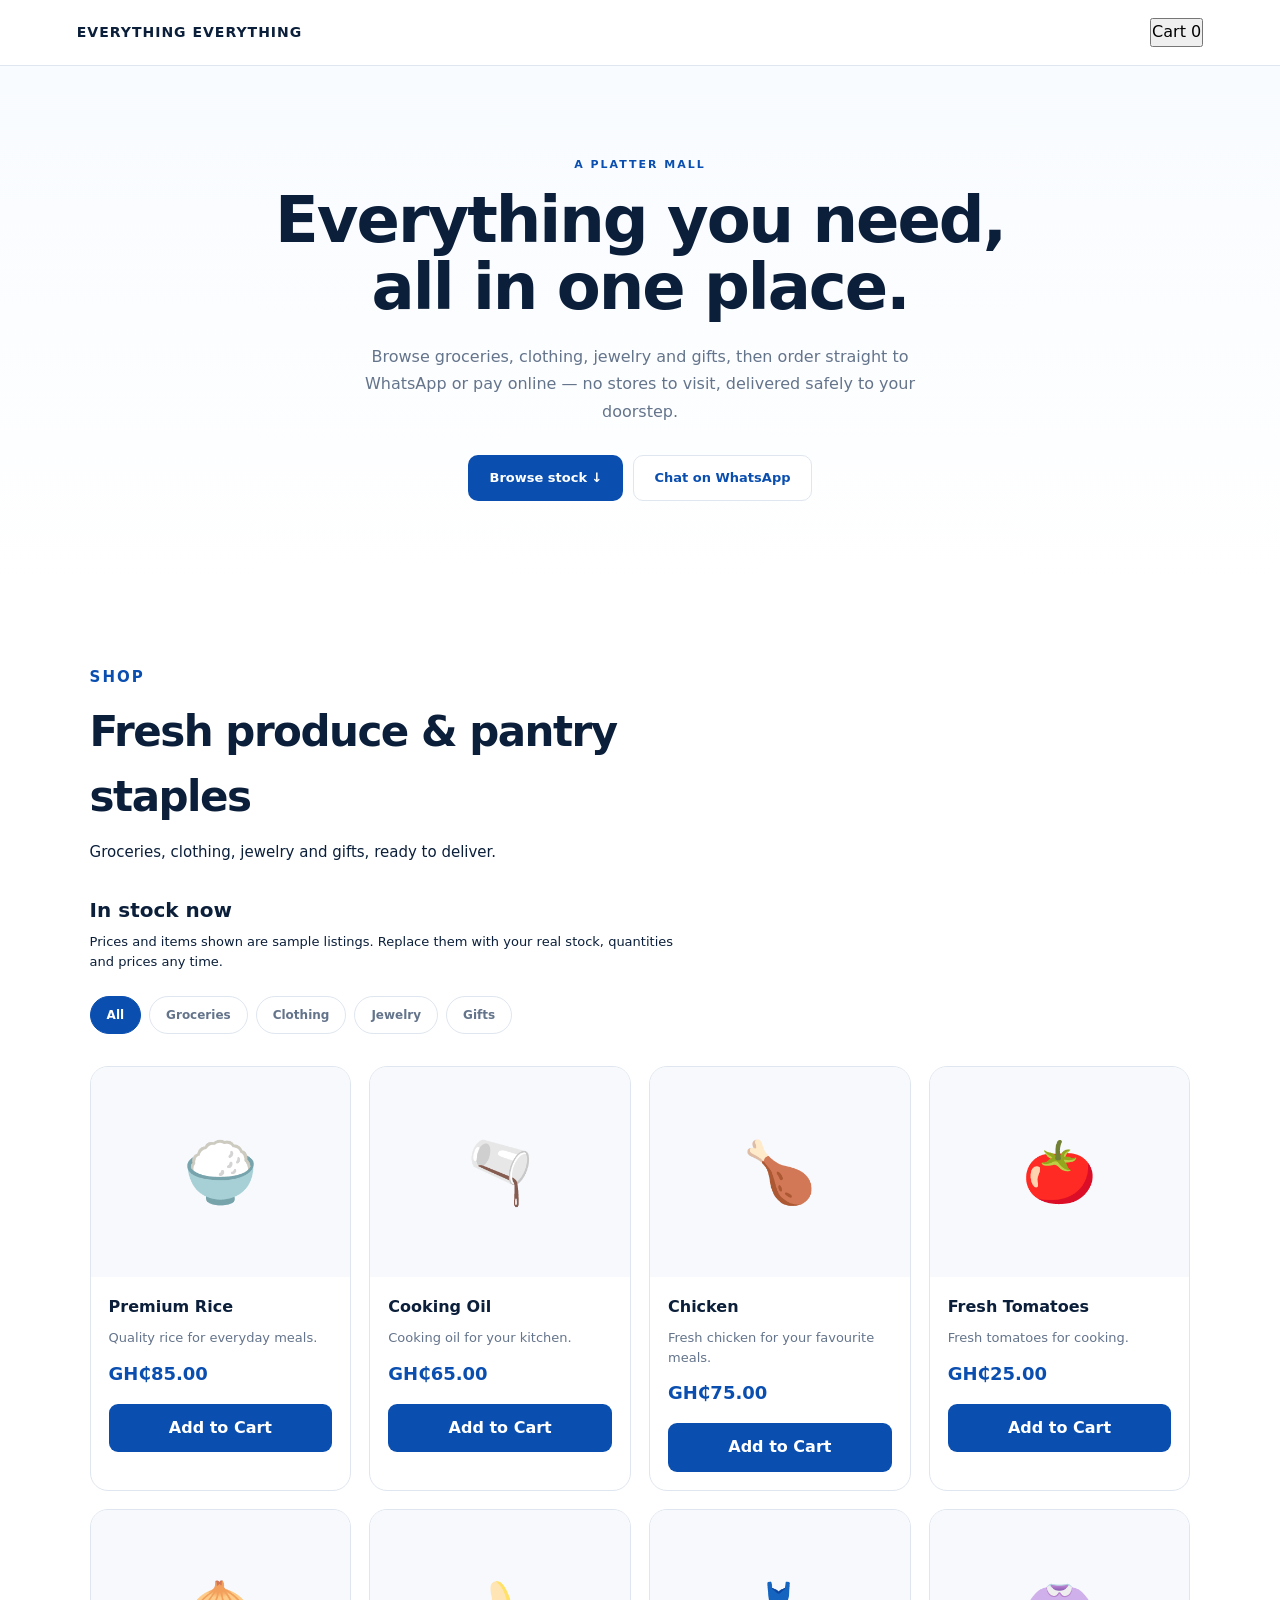
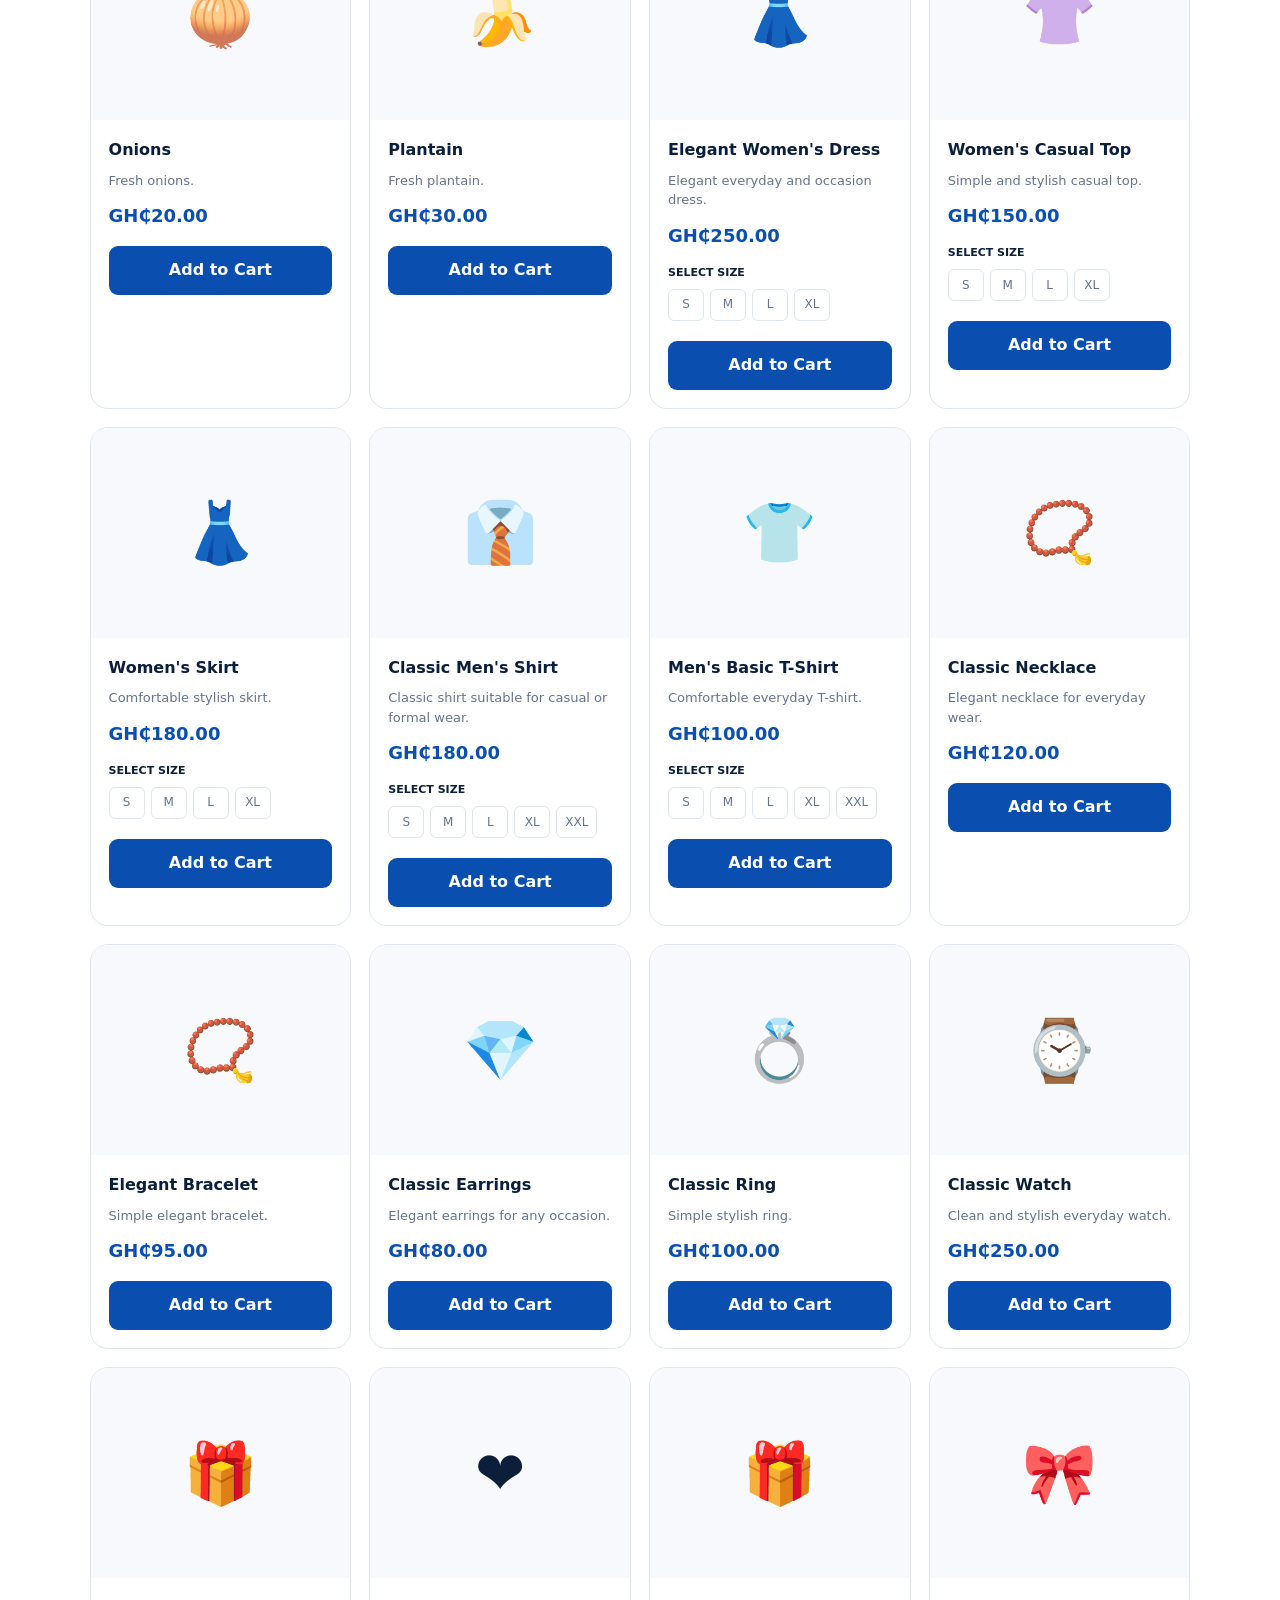
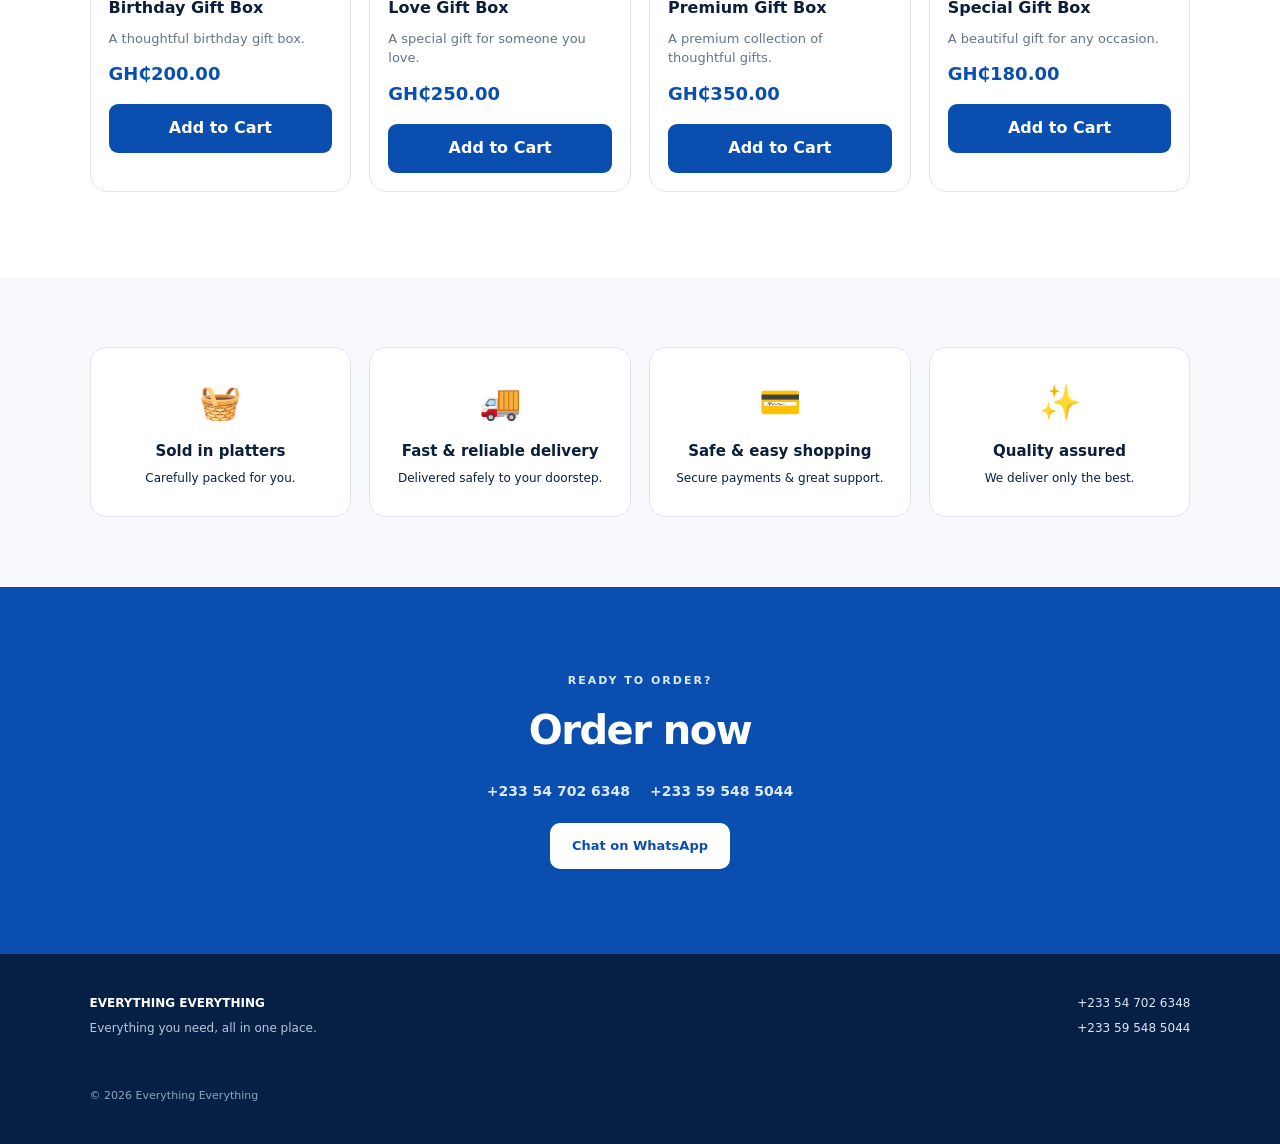
==== index.html @ e53b2831 "Update index.html" ====
<!DOCTYPE html>
<html lang="en">
<head>
    <meta charset="UTF-8">
    <meta name="viewport" content="width=device-width, initial-scale=1.0">
    <meta name="description" content="Everything Everything — groceries, clothing, jewelry and gifts.">
    <title>Everything Everything</title>
    <link rel="stylesheet" href="style.css">
</head>
<body>

<header class="site-header">
    <a href="#top" class="site-brand">EVERYTHING EVERYTHING</a>
    <button class="cart-button" id="cartButton" type="button" onclick="openCart()">
        Cart <span id="cartCount">0</span>
    </button>
</header>

<main id="top">

<section class="hero">
    <div class="hero-inner">
        <p class="hero-label">A PLATTER MALL</p>
        <h1>Everything you need,<br>all in one place.</h1>
        <p class="hero-description">
            Browse groceries, clothing, jewelry and gifts, then order straight to
            WhatsApp or pay online — no stores to visit, delivered safely to your doorstep.
        </p>
        <div class="hero-actions">
            <a href="#stock" class="hero-button hero-button-primary">Browse stock ↓</a>
            <a href="https://wa.me/233595485044" class="hero-button hero-button-secondary" target="_blank" rel="noopener">Chat on WhatsApp</a>
        </div>
    </div>
</section>

<section class="stock-section" id="stock">
    <div class="stock-inner">

        <div class="stock-heading">
            <p class="section-label">SHOP</p>
            <h2>Fresh produce & pantry staples</h2>
            <p>Groceries, clothing, jewelry and gifts, ready to deliver.</p>
        </div>

        <div class="stock-introduction">
            <h3>In stock now</h3>
            <p>Prices and items shown are sample listings. Replace them with your real stock, quantities and prices any time.</p>
        </div>

        <div class="stock-filters" id="stockFilters">
            <button type="button" class="stock-filter active" data-category="all">All</button>
            <button type="button" class="stock-filter" data-category="groceries">Groceries</button>
            <button type="button" class="stock-filter" data-category="clothing">Clothing</button>
            <button type="button" class="stock-filter" data-category="jewelry">Jewelry</button>
            <button type="button" class="stock-filter" data-category="gifts">Gifts</button>
        </div>

        <div class="product-grid" id="productGrid">
            <!-- Products are generated by script.js -->
        </div>

    </div>
</section>

<section class="benefits-section">
    <div class="benefits-grid">
        <article class="benefit">
            <div class="benefit-icon">🧺</div>
            <h3>Sold in platters</h3>
            <p>Carefully packed for you.</p>
        </article>
        <article class="benefit">
            <div class="benefit-icon">🚚</div>
            <h3>Fast & reliable delivery</h3>
            <p>Delivered safely to your doorstep.</p>
        </article>
        <article class="benefit">
            <div class="benefit-icon">💳</div>
            <h3>Safe & easy shopping</h3>
            <p>Secure payments & great support.</p>
        </article>
        <article class="benefit">
            <div class="benefit-icon">✨</div>
            <h3>Quality assured</h3>
            <p>We deliver only the best.</p>
        </article>
    </div>
</section>

<section class="order-section">
    <div class="order-inner">
        <p class="section-label">READY TO ORDER?</p>
        <h2>Order now</h2>
        <div class="order-contacts">
            <a href="tel:+233547023648">+233 54 702 6348</a>
            <a href="tel:+233595485044">+233 59 548 5044</a>
        </div>
        <a href="https://wa.me/233595485044" target="_blank" rel="noopener" class="order-whatsapp">Chat on WhatsApp</a>
    </div>
</section>

</main>

<footer class="site-footer">
    <div class="footer-brand">
        <strong>EVERYTHING EVERYTHING</strong>
        <p>Everything you need, all in one place.</p>
    </div>
    <div class="footer-contact">
        <a href="tel:+233547023648">+233 54 702 6348</a>
        <a href="tel:+233595485044">+233 59 548 5044</a>
    </div>
    <p class="copyright">© 2026 Everything Everything</p>
</footer>

<div class="cart-overlay" id="cartOverlay" onclick="closeCart(event)">
    <aside class="cart" onclick="event.stopPropagation()">

        <div class="cart-header">
            <h2>Your Cart</h2>
            <button type="button" onclick="closeCart()" aria-label="Close basket" class="cart-close">×</button>
        </div>

        <div id="cartItems" class="cart-items">
            <p class="empty-cart">Your basket is empty.</p>
        </div>

        <div class="cart-total">
            <span>Total</span>
            <strong id="cartTotal">GH₵0.00</strong>
        </div>

        <div class="checkout-fields">
            <label>
                Your name
                <input id="customerName" type="text" placeholder="Enter your name">
            </label>
            <label>
                Delivery location
                <input id="customerLocation" type="text" placeholder="e.g. UPSA, Accra">
            </label>
            <label>
                Email
                <small>Required for online payment</small>
                <input id="customerEmail" type="email" placeholder="you@example.com">
            </label>
        </div>

        <div class="checkout-buttons">
            <button type="button" class="checkout-whatsapp" onclick="checkoutWhatsApp()">💬 Checkout on WhatsApp</button>
            <button type="button" class="checkout-paystack" onclick="checkoutPaystack()">💳 Pay Now</button>
        </div>

    </aside>
</div>

<div id="eeCartToast" class="cart-toast"></div>

<script src="https://js.paystack.co/v2/inline.js"></script>
<script src="script.js"></script>

</body>
</html>
---- style.css ----
/* =========================================================
   EVERYTHING EVERYTHING — CARBON COPY OF SITE 1
========================================================= */

* {
    box-sizing: border-box;
    margin: 0;
    padding: 0;
}

:root {
    --primary: #0a4fb0;
    --primary-dark: #063d8c;
    --primary-light: #eef5ff;

    --cream: #ffffff;
    --soft: #f7f9fc;

    --ink: #0b1f3a;
    --muted: #64748b;

    --line: #dfe6ef;

    --radius: 18px;
}

html { scroll-behavior: smooth; }

body {
    font-family: Inter, system-ui, -apple-system, BlinkMacSystemFont, "Segoe UI", sans-serif;
    background: var(--cream);
    color: var(--ink);
    line-height: 1.55;
}

body.cart-open { overflow: hidden; }

a { color: inherit; text-decoration: none; }
button, input { font: inherit; }

/* HEADER */

.site-header {
    position: sticky;
    top: 0;
    z-index: 100;

    display: flex;
    align-items: center;
    justify-content: space-between;

    padding: 18px 6%;

    background: #fff;
    border-bottom: 1px solid var(--line);
}

.site-brand {
    font-size: 14px;
    font-weight: 900;
    letter-spacing: 1px;
    color: var(--ink);
}

.basket-button {
    border: none;
    background: var(--primary);
    color: #fff;
    border-radius: 999px;
    padding: 10px 16px;
    font-size: 13px;
    font-weight: 800;
    cursor: pointer;
    transition: .2s ease;
}

.basket-button:hover {
    background: var(--primary-dark);
}

.basket-button span {
    display: inline-flex;
    align-items: center;
    justify-content: center;
    min-width: 20px;
    height: 20px;
    margin-left: 6px;
    padding: 0 5px;
    border-radius: 50%;
    background: #fff;
    color: var(--primary);
    font-size: 11px;
}

/* HERO */

.hero {
    padding: 90px 7% 80px;
    background: linear-gradient(180deg, #f8fbff 0%, #ffffff 100%);
}

.hero-inner {
    max-width: 780px;
    margin: 0 auto;
    text-align: center;
}

.hero-label {
    margin-bottom: 14px;
    color: var(--primary);
    font-size: 11px;
    font-weight: 900;
    letter-spacing: 2px;
    text-transform: uppercase;
}

.hero h1 {
    font-size: clamp(38px, 7vw, 64px);
    line-height: 1.05;
    letter-spacing: -2px;
    color: var(--ink);
}

.hero-description {
    max-width: 560px;
    margin: 22px auto 0;
    color: var(--muted);
    font-size: 16px;
    line-height: 1.7;
}

.hero-actions {
    display: flex;
    align-items: center;
    justify-content: center;
    flex-wrap: wrap;
    gap: 10px;
    margin-top: 30px;
}

.hero-button {
    display: inline-flex;
    align-items: center;
    justify-content: center;
    min-height: 46px;
    padding: 12px 20px;
    border-radius: 10px;
    border: 1px solid transparent;
    font-size: 13px;
    font-weight: 800;
    cursor: pointer;
    transition: transform .2s ease, background .2s ease, border-color .2s ease;
}

.hero-button:hover { transform: translateY(-2px); }

.hero-button-primary { background: var(--primary); color: #fff; }
.hero-button-primary:hover { background: var(--primary-dark); }

.hero-button-secondary { background: #fff; color: var(--primary); border-color: var(--line); }
.hero-button-secondary:hover { border-color: var(--primary); background: var(--primary-light); }

/* STOCK SECTION */

.stock-section { background: #fff; padding: 85px 7%; }

.stock-inner { max-width: 1200px; margin: 0 auto; }

.stock-heading { max-width: 700px; margin-bottom: 8px; }

.section-label {
    margin-bottom: 10px;
    color: var(--primary);
    font-size: 11px;
    font-weight: 900;
    letter-spacing: 2px;
    text-transform: uppercase;
}

.stock-heading h2 {
    font-size: clamp(28px, 4vw, 42px);
    letter-spacing: -1.5px;
    margin-bottom: 12px;
}

.stock-heading p { font-size: 15px; }

.stock-introduction { margin: 30px 0 24px; }
.stock-introduction h3 { font-size: 20px; margin-bottom: 6px; }
.stock-introduction p { font-size: 13px; max-width: 600px; }

.stock-filters {
    display: flex;
    flex-wrap: wrap;
    gap: 8px;
    margin-bottom: 32px;
}

.stock-filter {
    padding: 9px 16px;
    border: 1px solid var(--line);
    border-radius: 999px;
    background: #fff;
    color: var(--muted);
    font-size: 12px;
    font-weight: 800;
    cursor: pointer;
    transition: .2s ease;
}

.stock-filter:hover,
.stock-filter.active {
    background: var(--primary);
    border-color: var(--primary);
    color: #fff;
}

/* PRODUCT GRID */

.product-grid {
    display: grid;
    grid-template-columns: repeat(4, minmax(0, 1fr));
    gap: 18px;
}

.product-card {
    background: #fff;
    border: 1px solid var(--line);
    border-radius: var(--radius);
    overflow: hidden;
    transition: transform .2s ease, box-shadow .2s ease, border-color .2s ease;
}

.product-card:hover {
    transform: translateY(-4px);
    border-color: #cbd7e5;
    box-shadow: 0 14px 35px rgba(20, 45, 80, .08);
}

.ee-fashion-image {
    height: 210px;
    display: flex;
    align-items: center;
    justify-content: center;
    background: var(--soft);
    overflow: hidden;
}

.ee-fashion-image img {
    width: 100%;
    height: 100%;
    object-fit: cover;
    display: block;
}

.ee-fashion-info {
    padding: 18px;
    display: flex;
    flex-direction: column;
    gap: 8px;
}

.ee-fashion-info h4 { font-size: 16px; color: var(--ink); }

.ee-product-description {
    font-size: 13px;
    color: var(--muted);
    line-height: 1.5;
}

.ee-price {
    margin-top: 4px;
    color: var(--primary);
    font-size: 18px;
    font-weight: 900;
}

.ee-size-label {
    margin-top: 6px;
    color: var(--ink);
    font-size: 11px;
    font-weight: 800;
    text-transform: uppercase;
}

.ee-size-options {
    display: flex;
    flex-wrap: wrap;
    gap: 6px;
    margin-bottom: 4px;
}

.ee-size-options button {
    min-width: 36px;
    height: 32px;
    padding: 0 8px;
    border: 1px solid var(--line);
    border-radius: 6px;
    background: #fff;
    color: var(--muted);
    cursor: pointer;
    font-size: 12px;
}

.ee-size-options button:hover,
.ee-size-options button.selected {
    background: var(--primary);
    border-color: var(--primary);
    color: #fff;
}

.ee-add-fashion-cart {
    margin-top: 8px;
    width: 100%;
    padding: 12px;
    border: none;
    border-radius: 9px;
    background: var(--primary);
    color: #fff;
    font-weight: 800;
    cursor: pointer;
    transition: .2s ease;
}

.ee-add-fashion-cart:hover { background: var(--primary-dark); }

/* BENEFITS */

.benefits-section { padding: 70px 7%; background: var(--soft); }

.benefits-grid {
    max-width: 1200px;
    margin: 0 auto;
    display: grid;
    grid-template-columns: repeat(4, 1fr);
    gap: 18px;
}

.benefit {
    padding: 28px 20px;
    text-align: center;
    background: #fff;
    border: 1px solid var(--line);
    border-radius: 16px;
}

.benefit-icon { font-size: 34px; margin-bottom: 12px; }
.benefit h3 { font-size: 15px; margin-bottom: 6px; }
.benefit p { font-size: 12px; }

/* ORDER SECTION */

.order-section { padding: 85px 7%; background: var(--primary); text-align: center; }

.order-inner { max-width: 600px; margin: 0 auto; }

.order-section .section-label { color: #dceaff; }
.order-section h2 { color: #fff; font-size: clamp(28px, 4vw, 40px); letter-spacing: -1.5px; }

.order-contacts {
    display: flex;
    justify-content: center;
    gap: 20px;
    flex-wrap: wrap;
    margin: 20px 0;
    color: #dbe9f8;
    font-size: 14px;
    font-weight: 700;
}

.order-whatsapp {
    display: inline-flex;
    align-items: center;
    justify-content: center;
    padding: 13px 22px;
    border-radius: 10px;
    background: #fff;
    color: var(--primary);
    font-size: 13px;
    font-weight: 900;
    transition: .2s ease;
}

.order-whatsapp:hover { transform: translateY(-2px); }

/* FOOTER */

.site-footer {
    display: flex;
    justify-content: space-between;
    align-items: flex-start;
    gap: 30px;
    flex-wrap: wrap;
    padding: 40px 7%;
    background: #061f45;
    color: #dce6f2;
    font-size: 12px;
}

.footer-brand strong { color: #fff; display: block; margin-bottom: 6px; }
.footer-brand p { color: #b8c8dc; }

.footer-contact { display: flex; flex-direction: column; gap: 6px; }
.footer-contact a { color: #dce6f2; }

.copyright { width: 100%; margin-top: 20px; color: #8ea3bd; font-size: 11px; }

/* CART OVERLAY */

.cart-overlay {
    display: none;
    position: fixed;
    inset: 0;
    z-index: 500;
    background: rgba(5, 20, 40, .55);
}

.cart-overlay.open { display: block; }

.cart {
    position: absolute;
    top: 0;
    right: 0;
    width: min(430px, 100%);
    height: 100%;
    padding: 24px;
    overflow-y: auto;
    background: #fff;
    box-shadow: -15px 0 45px rgba(0,0,0,.12);
}

.cart-header {
    display: flex;
    align-items: center;
    justify-content: space-between;
    margin-bottom: 20px;
}

.cart-header h2 { font-size: 24px; }

.cart-close {
    width: 34px;
    height: 34px;
    border: none;
    border-radius: 50%;
    background: #eef1f5;
    cursor: pointer;
    font-size: 20px;
}

.empty-cart { color: var(--muted); font-size: 13px; padding: 20px 0; text-align: center; }

.cart-item {
    display: flex;
    justify-content: space-between;
    gap: 12px;
    padding: 15px 0;
    border-bottom: 1px solid var(--line);
}

.cart-item-info b, .cart-item-info small, .cart-item-info strong { display: block; }
.cart-item-info b { color: var(--ink); font-size: 13px; }
.cart-item-info small { margin-top: 3px; color: var(--muted); font-size: 11px; }
.cart-item-info strong { margin-top: 7px; color: var(--primary); font-size: 13px; }

.cart-item-actions {
    display: flex;
    flex-direction: column;
    align-items: flex-end;
    gap: 7px;
}

.quantity-controls { display: flex; align-items: center; gap: 7px; }

.quantity-controls button {
    width: 26px;
    height: 26px;
    border: 1px solid var(--line);
    border-radius: 6px;
    background: #fff;
    cursor: pointer;
}

.remove {
    border: none;
    background: transparent;
    color: #b23b2a;
    font-size: 11px;
    cursor: pointer;
}

.cart-total {
    display: flex;
    align-items: center;
    justify-content: space-between;
    padding: 18px 0;
    font-size: 16px;
    font-weight: 900;
    border-top: 1px solid var(--line);
    margin-top: 6px;
}

.cart-total strong { color: var(--primary); }

.checkout-fields { display: flex; flex-direction: column; gap: 14px; margin: 6px 0 18px; }

.checkout-fields label {
    display: block;
    color: var(--ink);
    font-size: 12px;
    font-weight: 800;
}

.checkout-fields small { display: block; color: var(--muted); font-weight: 500; font-size: 11px; margin-top: 2px; }

.checkout-fields input {
    width: 100%;
    margin-top: 6px;
    padding: 12px;
    border: 1px solid var(--line);
    border-radius: 9px;
    background: #fff;
    color: var(--ink);
    outline: none;
}

.checkout-fields input:focus { border-color: var(--primary); }

.checkout-buttons { display: flex; flex-direction: column; gap: 10px; }

.checkout-whatsapp, .checkout-paystack {
    width: 100%;
    padding: 13px;
    border: none;
    border-radius: 10px;
    font-size: 13px;
    font-weight: 800;
    cursor: pointer;
    transition: .2s ease;
}

.checkout-whatsapp { background: #1fa855; color: #fff; }
.checkout-whatsapp:hover { background: #178a45; }

.checkout-paystack { background: var(--primary); color: #fff; }
.checkout-paystack:hover { background: var(--primary-dark); }

/* TOAST */

.cart-toast {
    position: fixed;
    left: 50%;
    bottom: 25px;
    z-index: 1000;
    transform: translate(-50%, 20px);
    padding: 11px 17px;
    border-radius: 999px;
    background: var(--ink);
    color: #fff;
    font-size: 12px;
    font-weight: 700;
    opacity: 0;
    pointer-events: none;
    transition: .25s ease;
}

.cart-toast.show {
    transform: translate(-50%, 0);
    opacity: 1;
}

/* RESPONSIVE */

@media (max-width: 1000px) {
    .product-grid { grid-template-columns: repeat(2, minmax(0, 1fr)); }
    .benefits-grid { grid-template-columns: repeat(2, 1fr); }
}

@media (max-width: 650px) {
    .site-header { padding: 16px 5%; }
    .hero { padding: 70px 6% 60px; }
    .stock-section, .benefits-section, .order-section { padding: 60px 6%; }
    .product-grid { grid-template-columns: 1fr; }
    .benefits-grid { grid-template-columns: 1fr; }
    .site-footer { display: block; }
    .footer-contact { margin-top: 16px; }
    .cart { padding: 20px; }
}
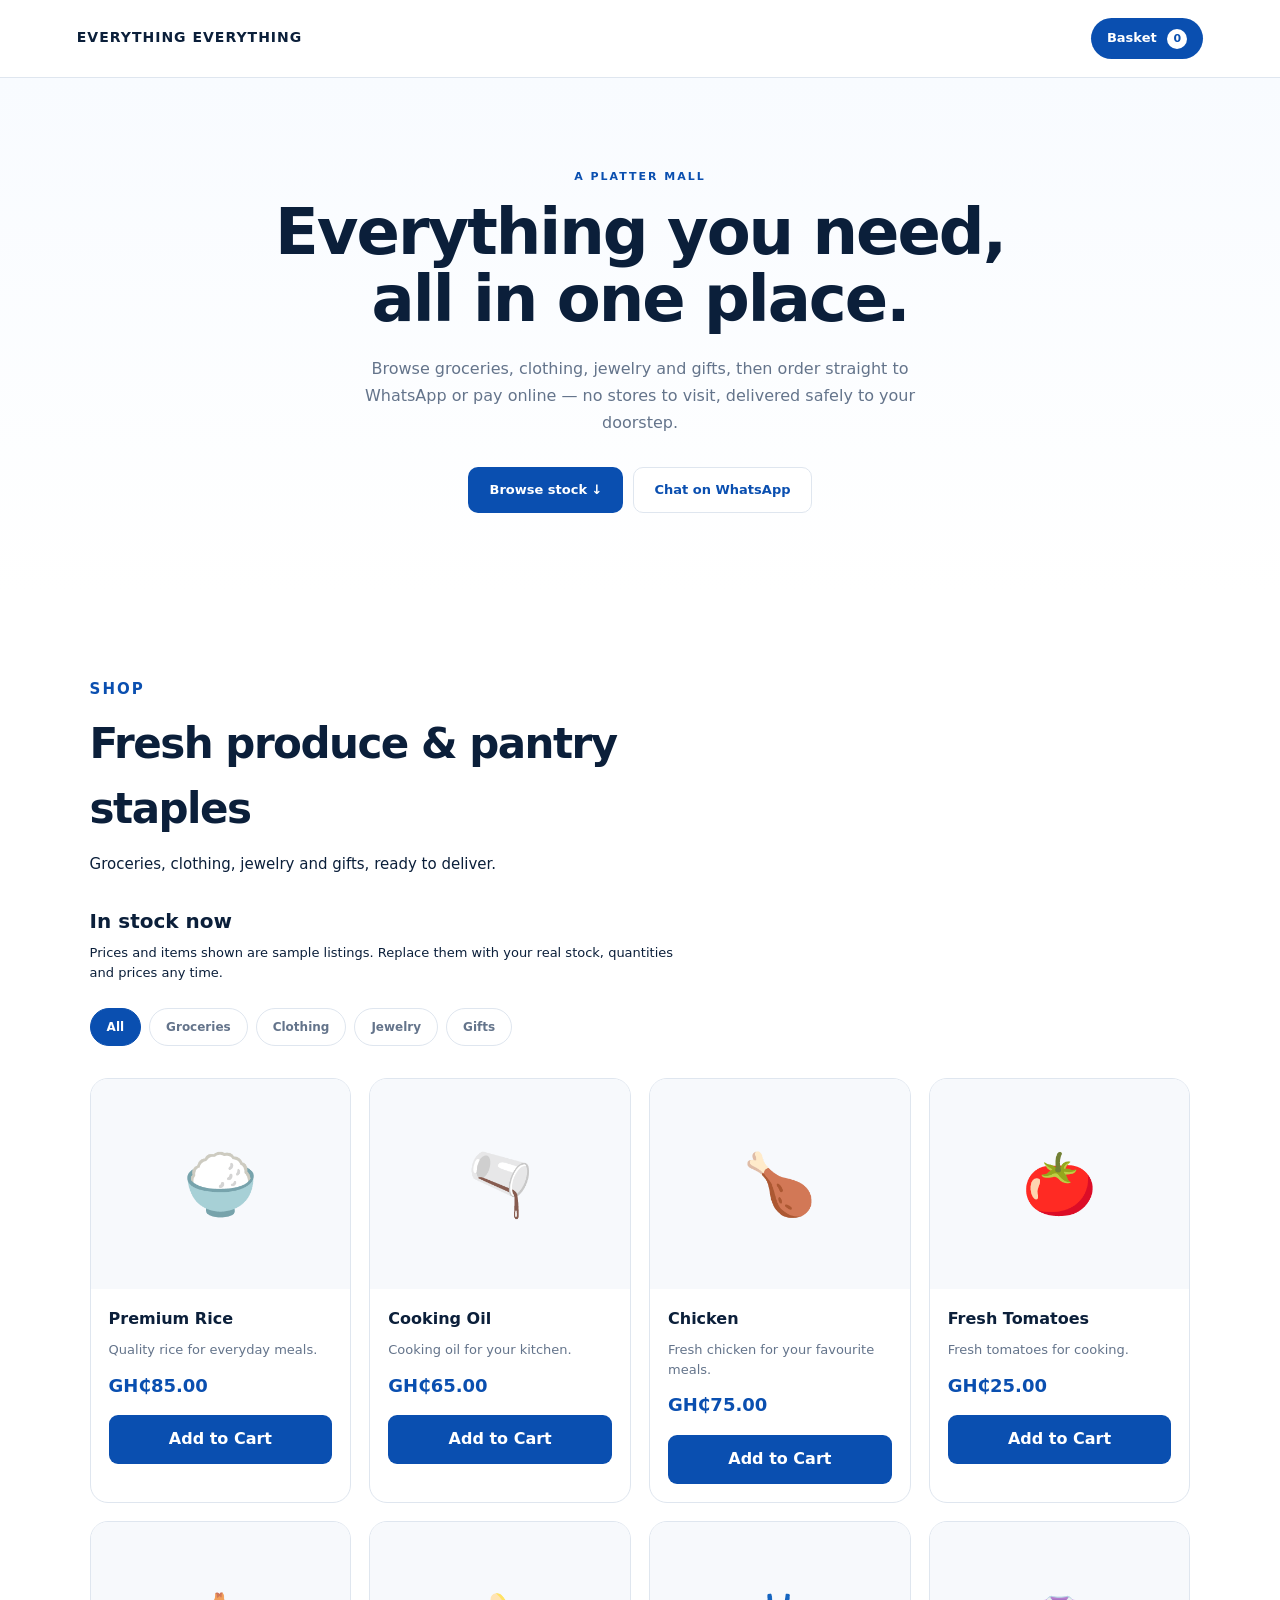
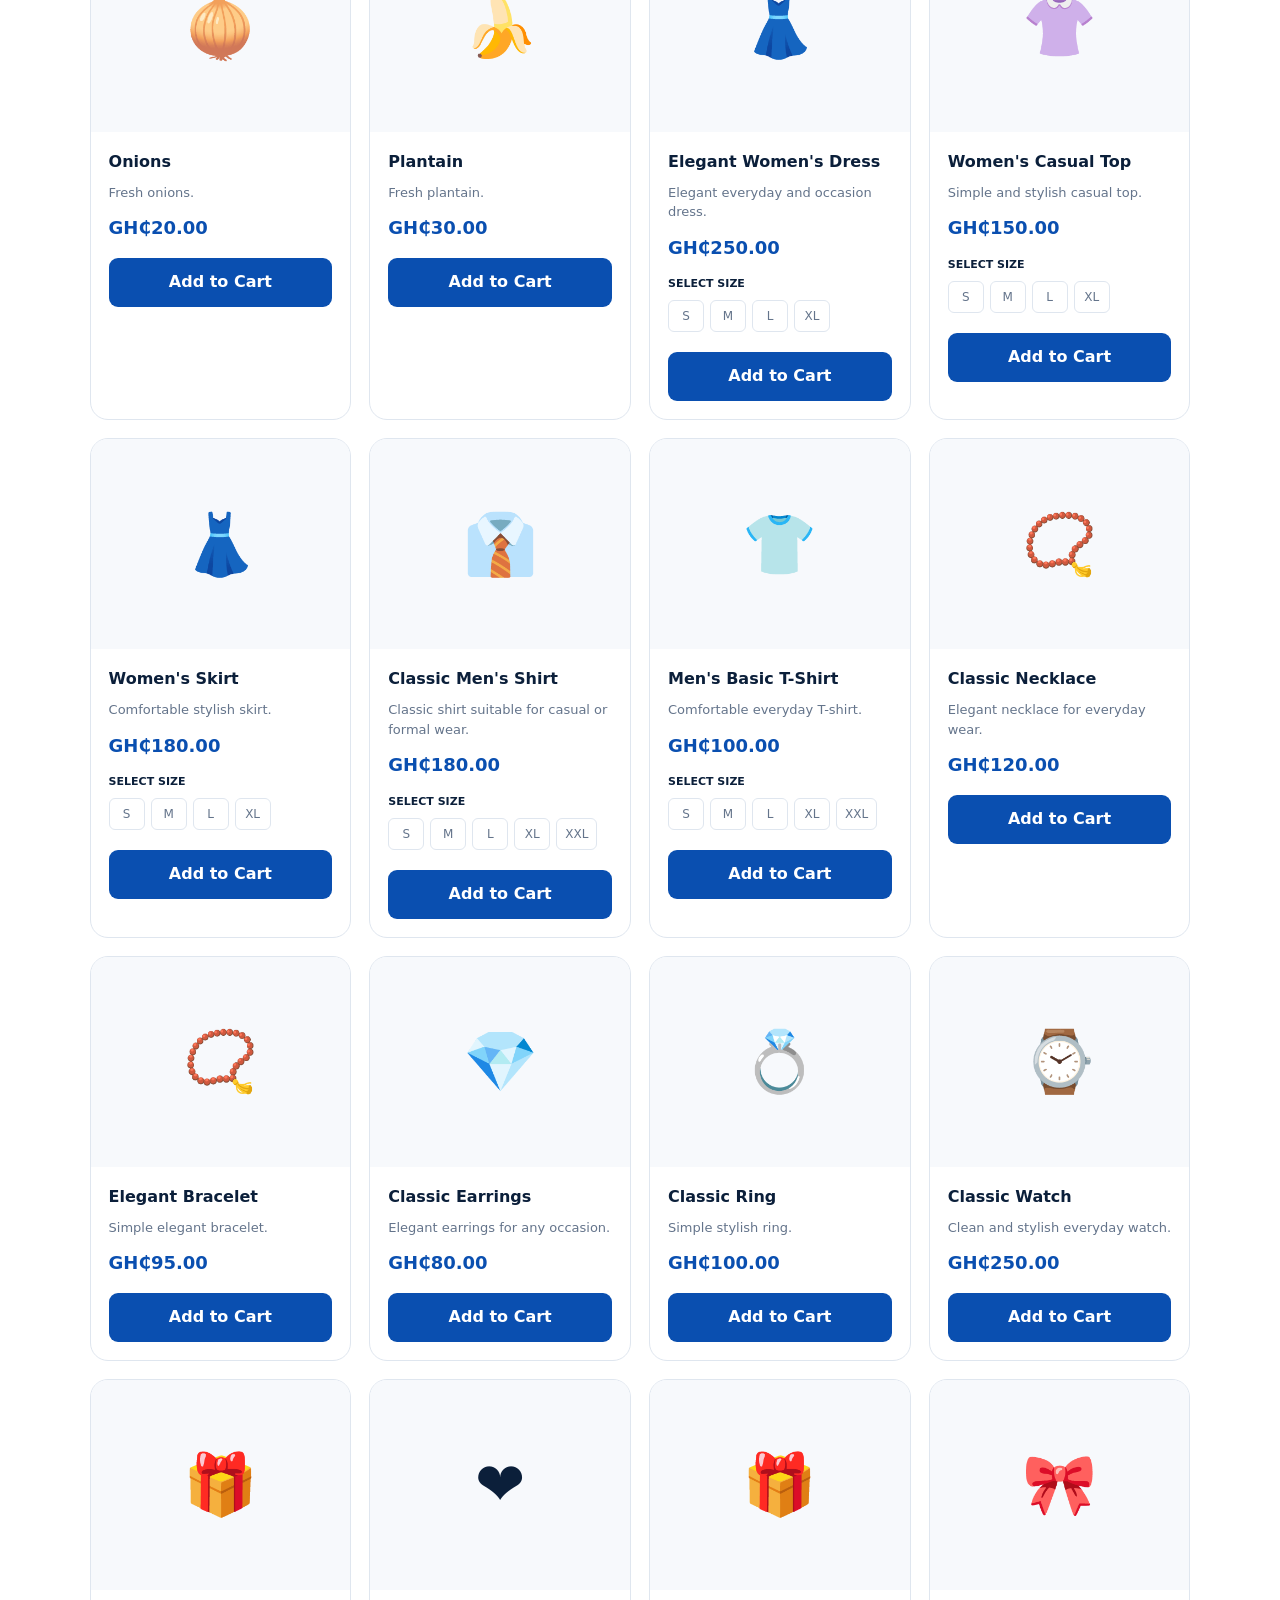
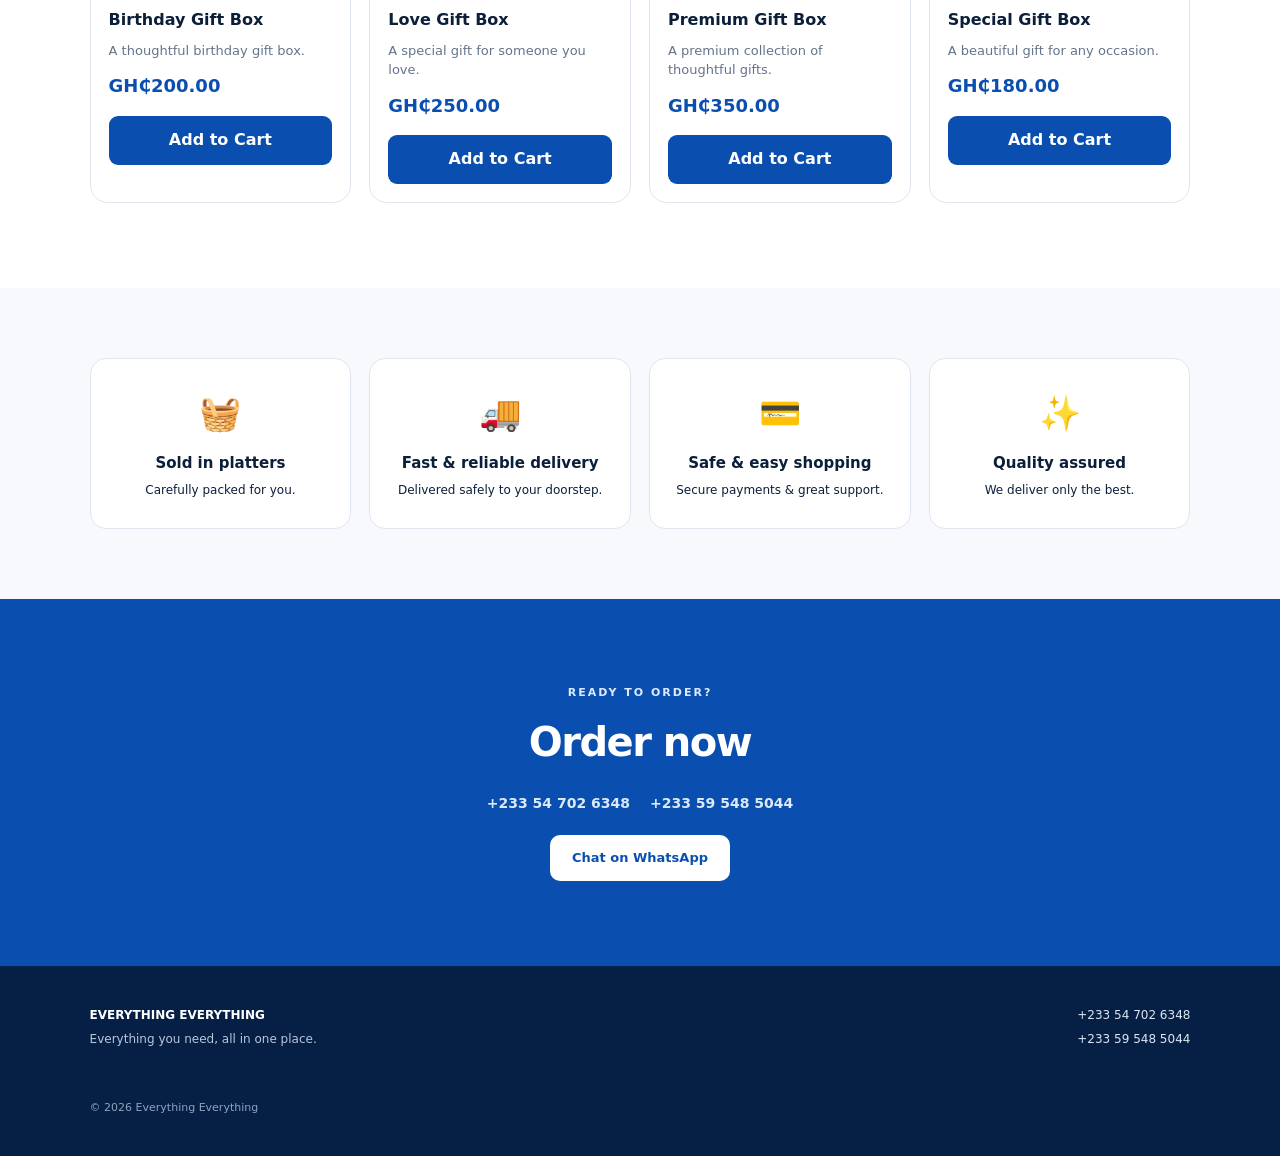
==== commit 79f7c4cb: "Update index.html" ====
--- a/index.html
+++ b/index.html
@@ -11,8 +11,8 @@
 
 <header class="site-header">
     <a href="#top" class="site-brand">EVERYTHING EVERYTHING</a>
-    <button class="cart-button" id="cartButton" type="button" onclick="openCart()">
-        Cart <span id="cartCount">0</span>
+    <button class="basket-button" id="basketButton" type="button" onclick="openCart()">
+        Basket <span id="cartCount">0</span>
     </button>
 </header>
 
@@ -117,7 +117,7 @@
     <aside class="cart" onclick="event.stopPropagation()">
 
         <div class="cart-header">
-            <h2>Your Cart</h2>
+            <h2>Your Basket</h2>
             <button type="button" onclick="closeCart()" aria-label="Close basket" class="cart-close">×</button>
         </div>
 
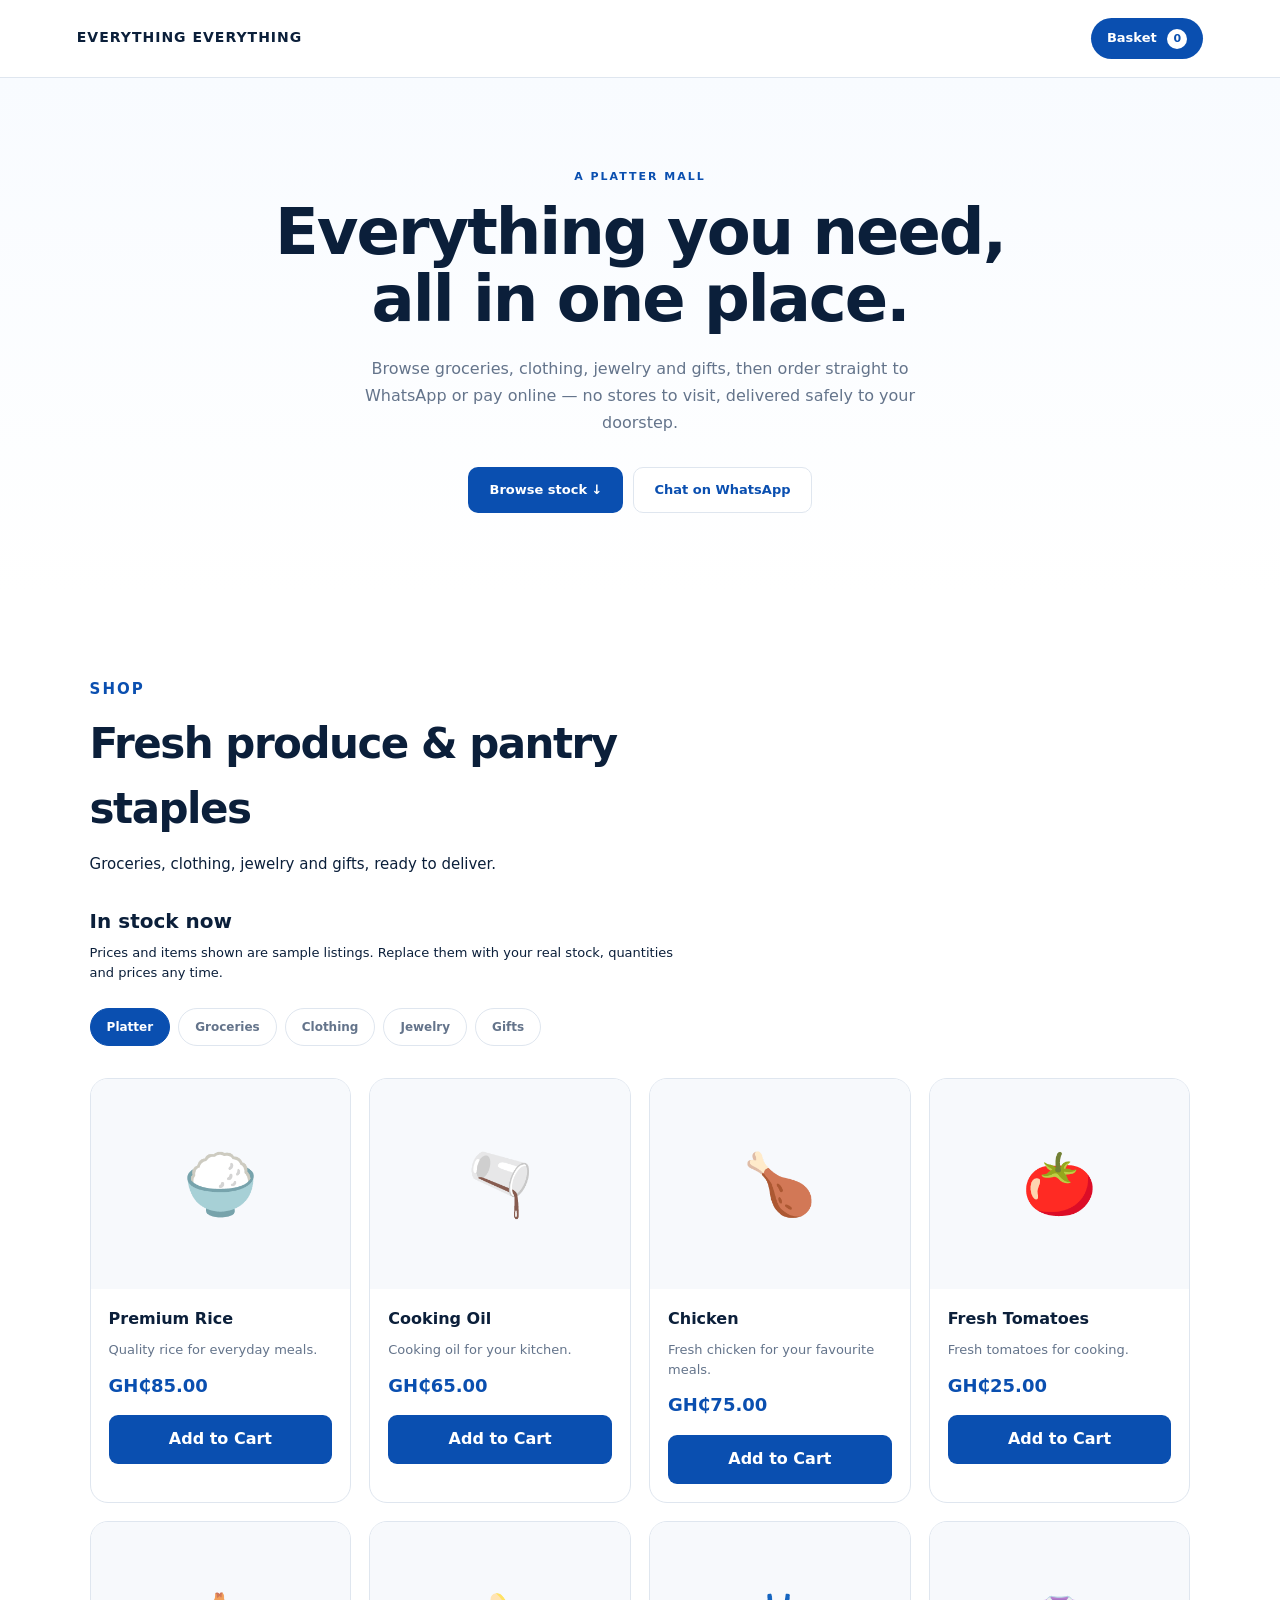
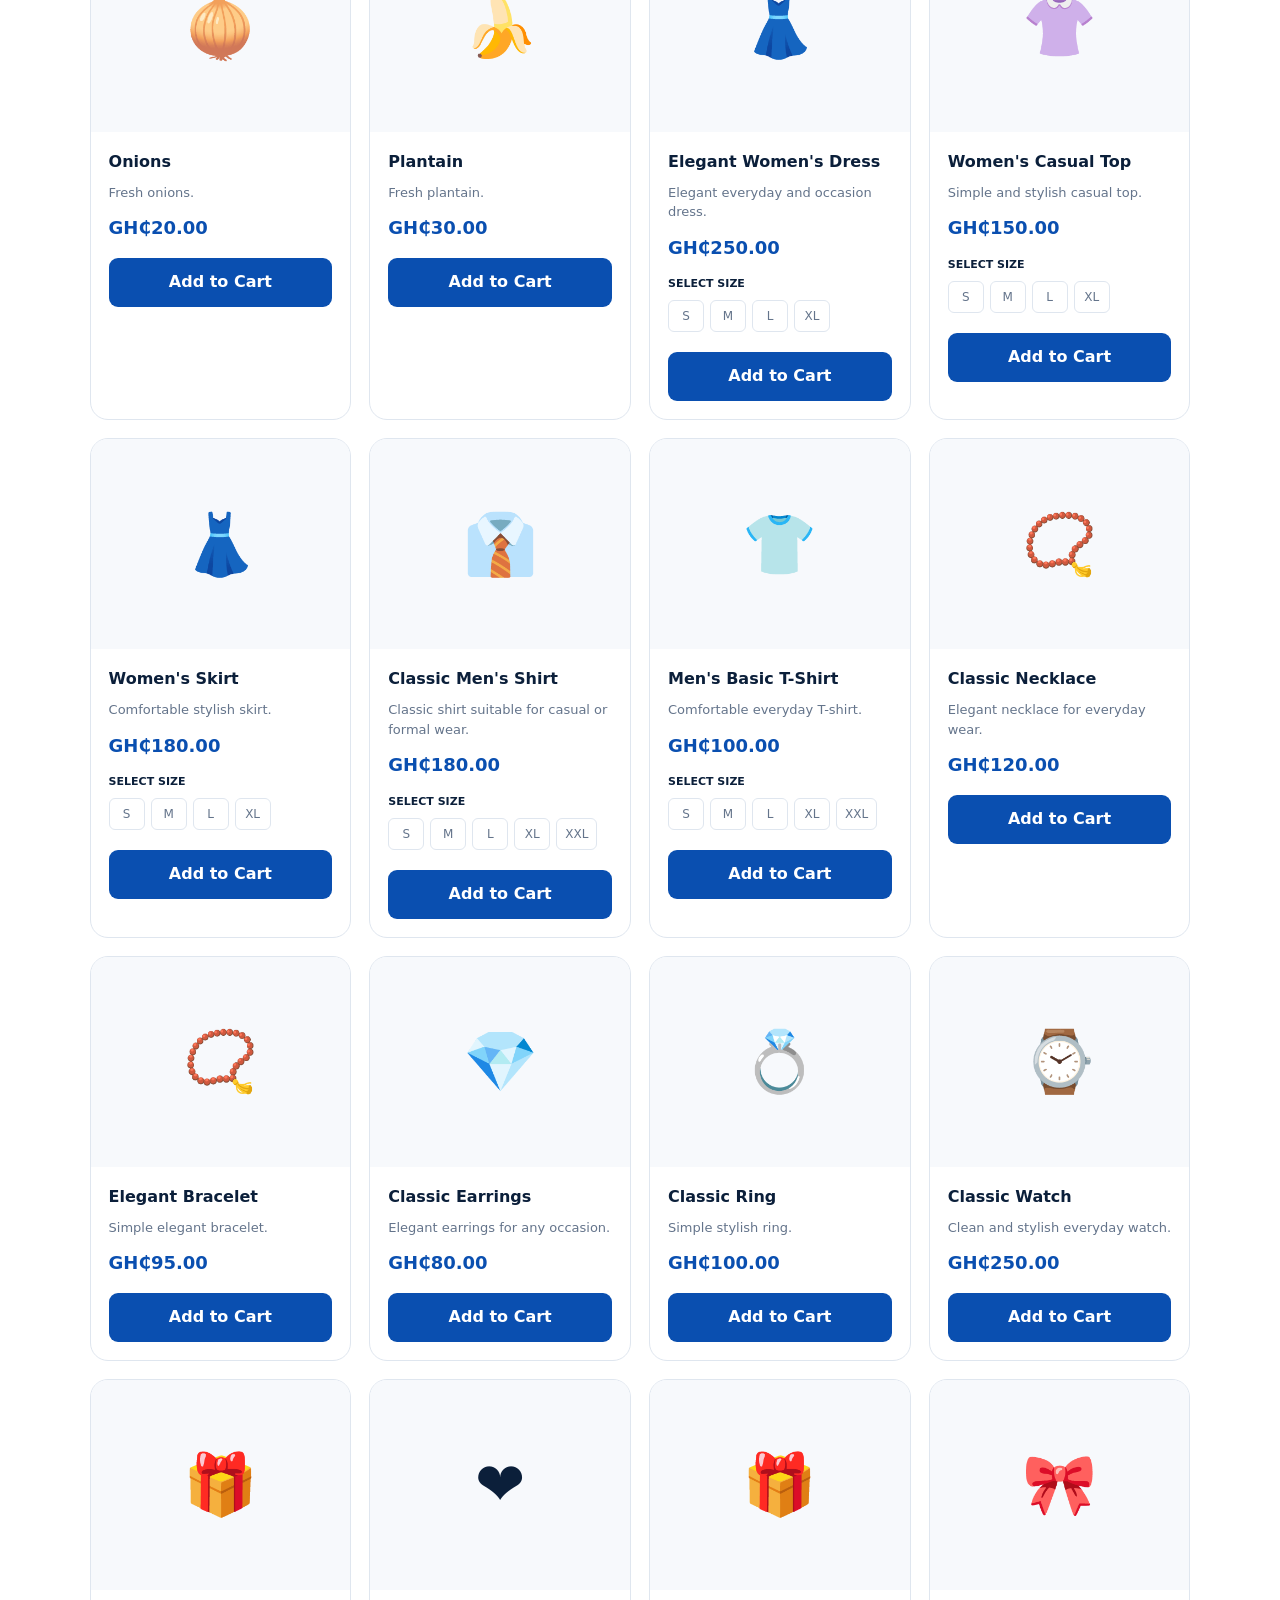
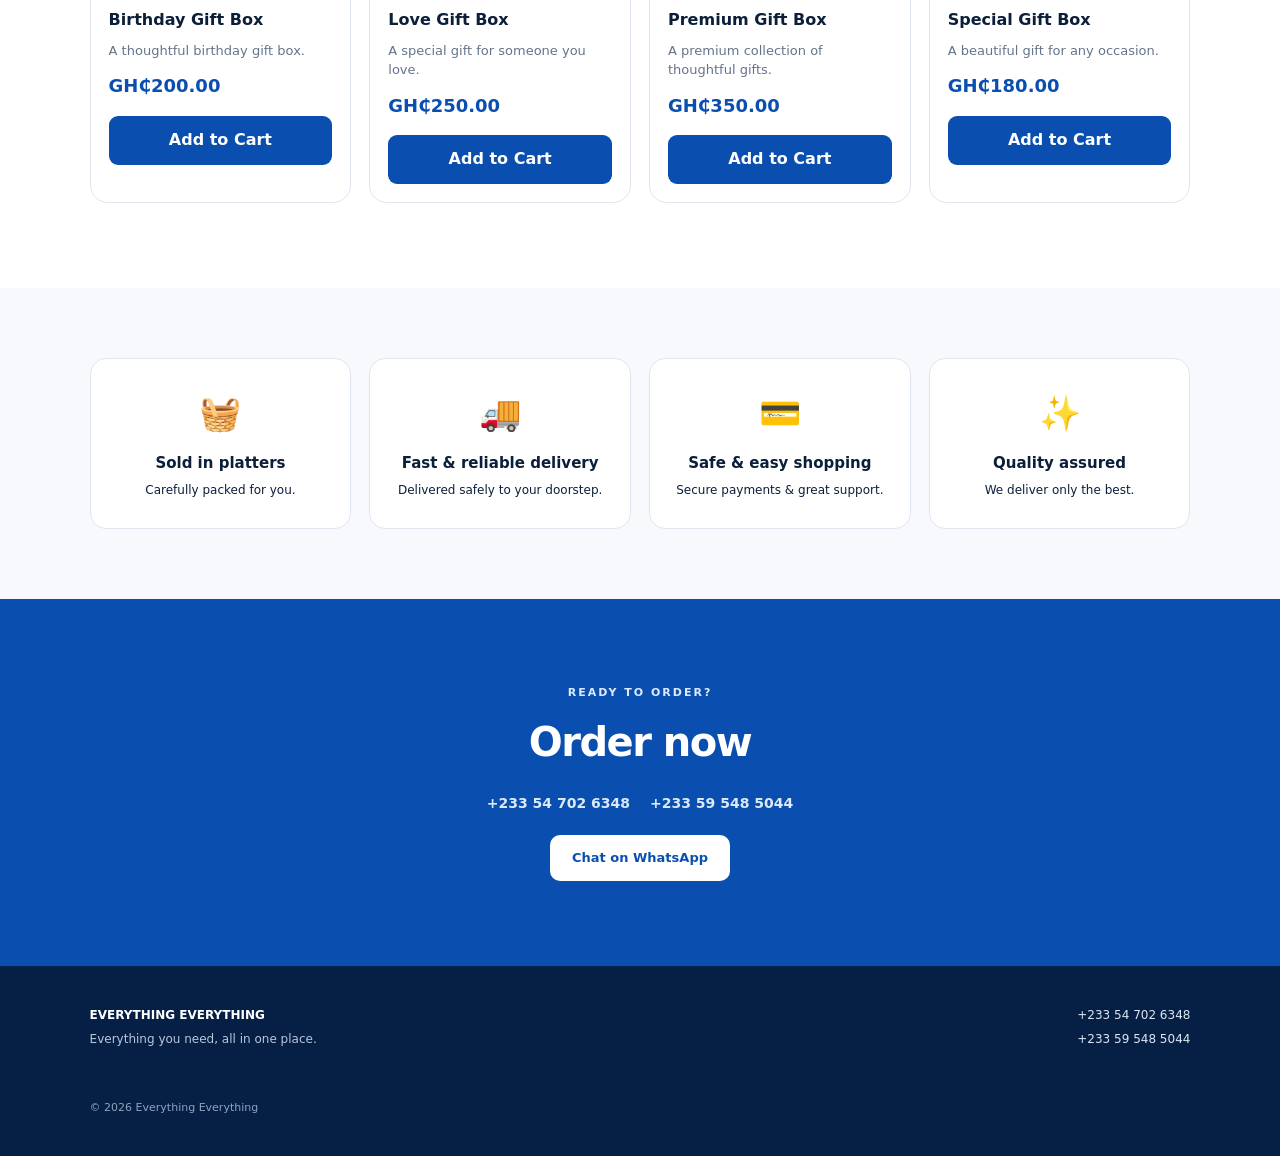
==== commit 3386bfc1: "Update index.html" ====
--- a/index.html
+++ b/index.html
@@ -48,7 +48,7 @@
         </div>
 
         <div class="stock-filters" id="stockFilters">
-            <button type="button" class="stock-filter active" data-category="all">All</button>
+            <button type="button" class="stock-filter active" data-category="all">Platter</button>
             <button type="button" class="stock-filter" data-category="groceries">Groceries</button>
             <button type="button" class="stock-filter" data-category="clothing">Clothing</button>
             <button type="button" class="stock-filter" data-category="jewelry">Jewelry</button>
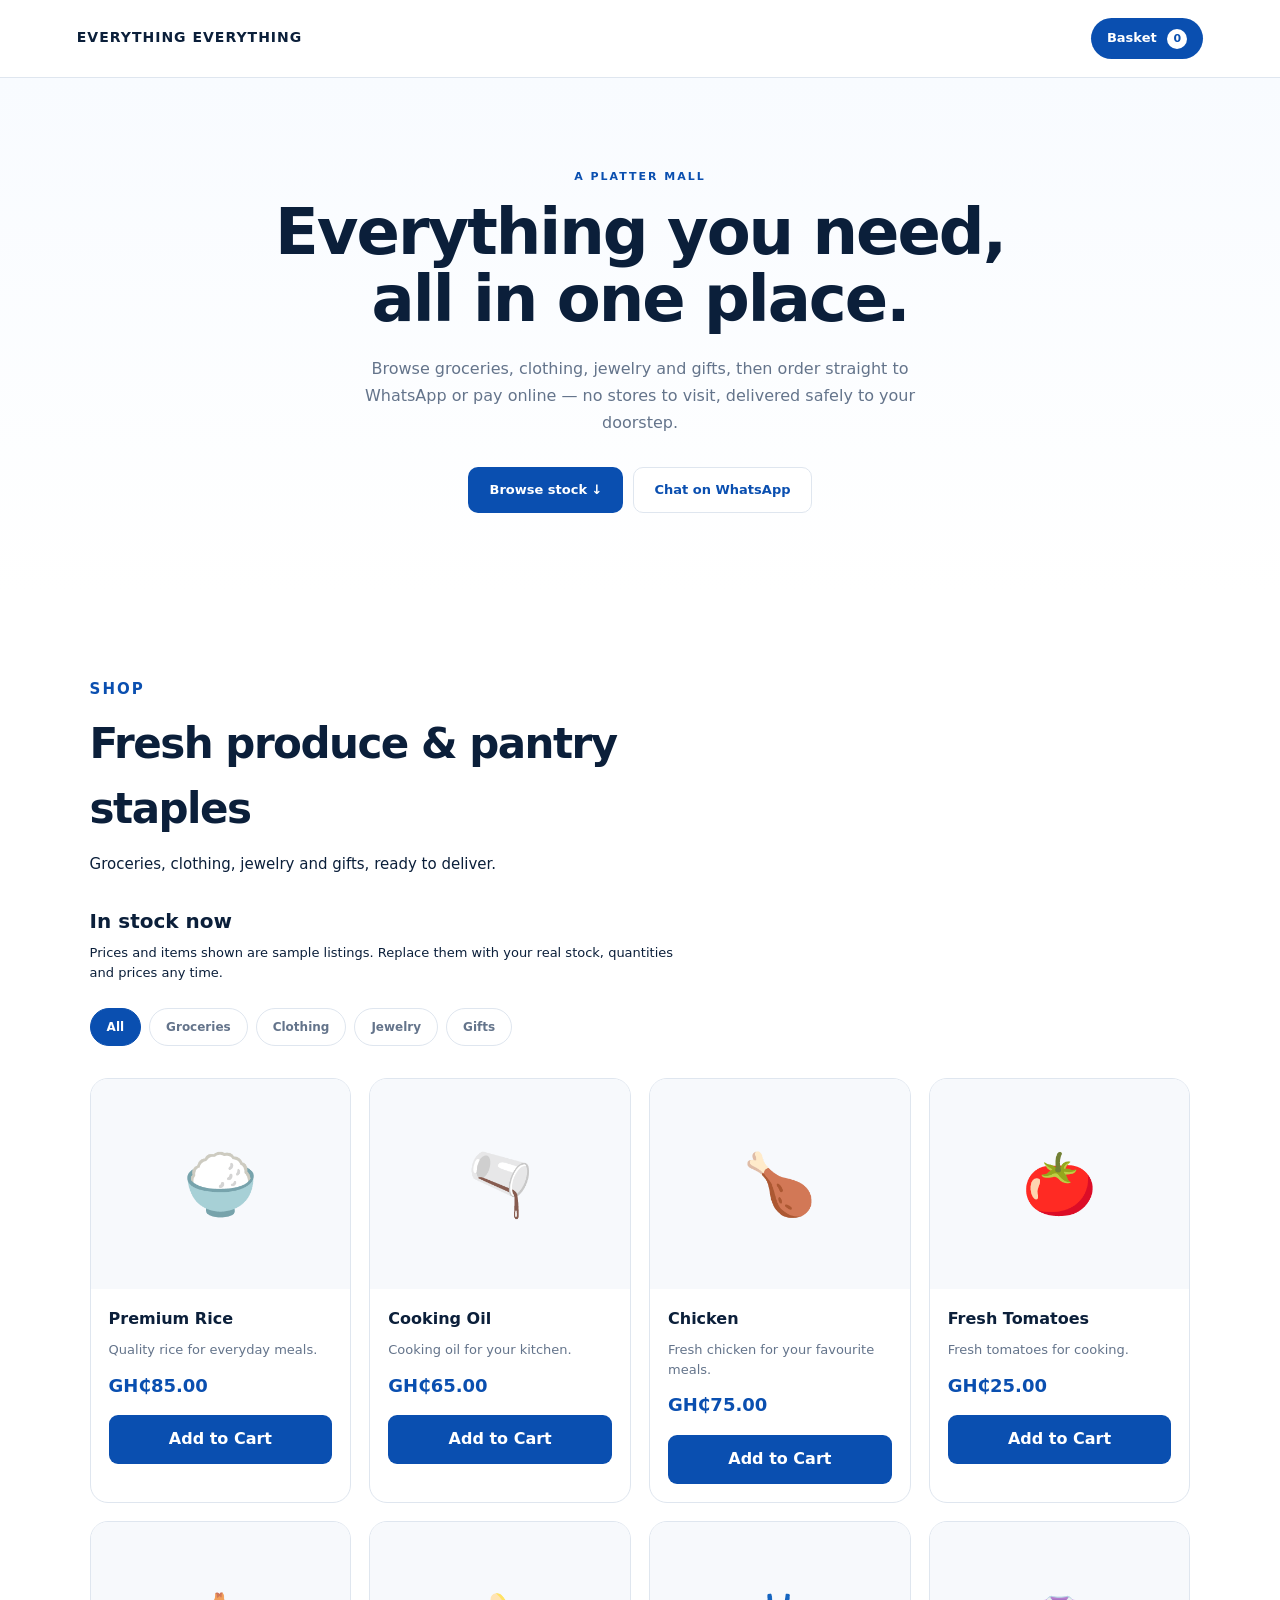
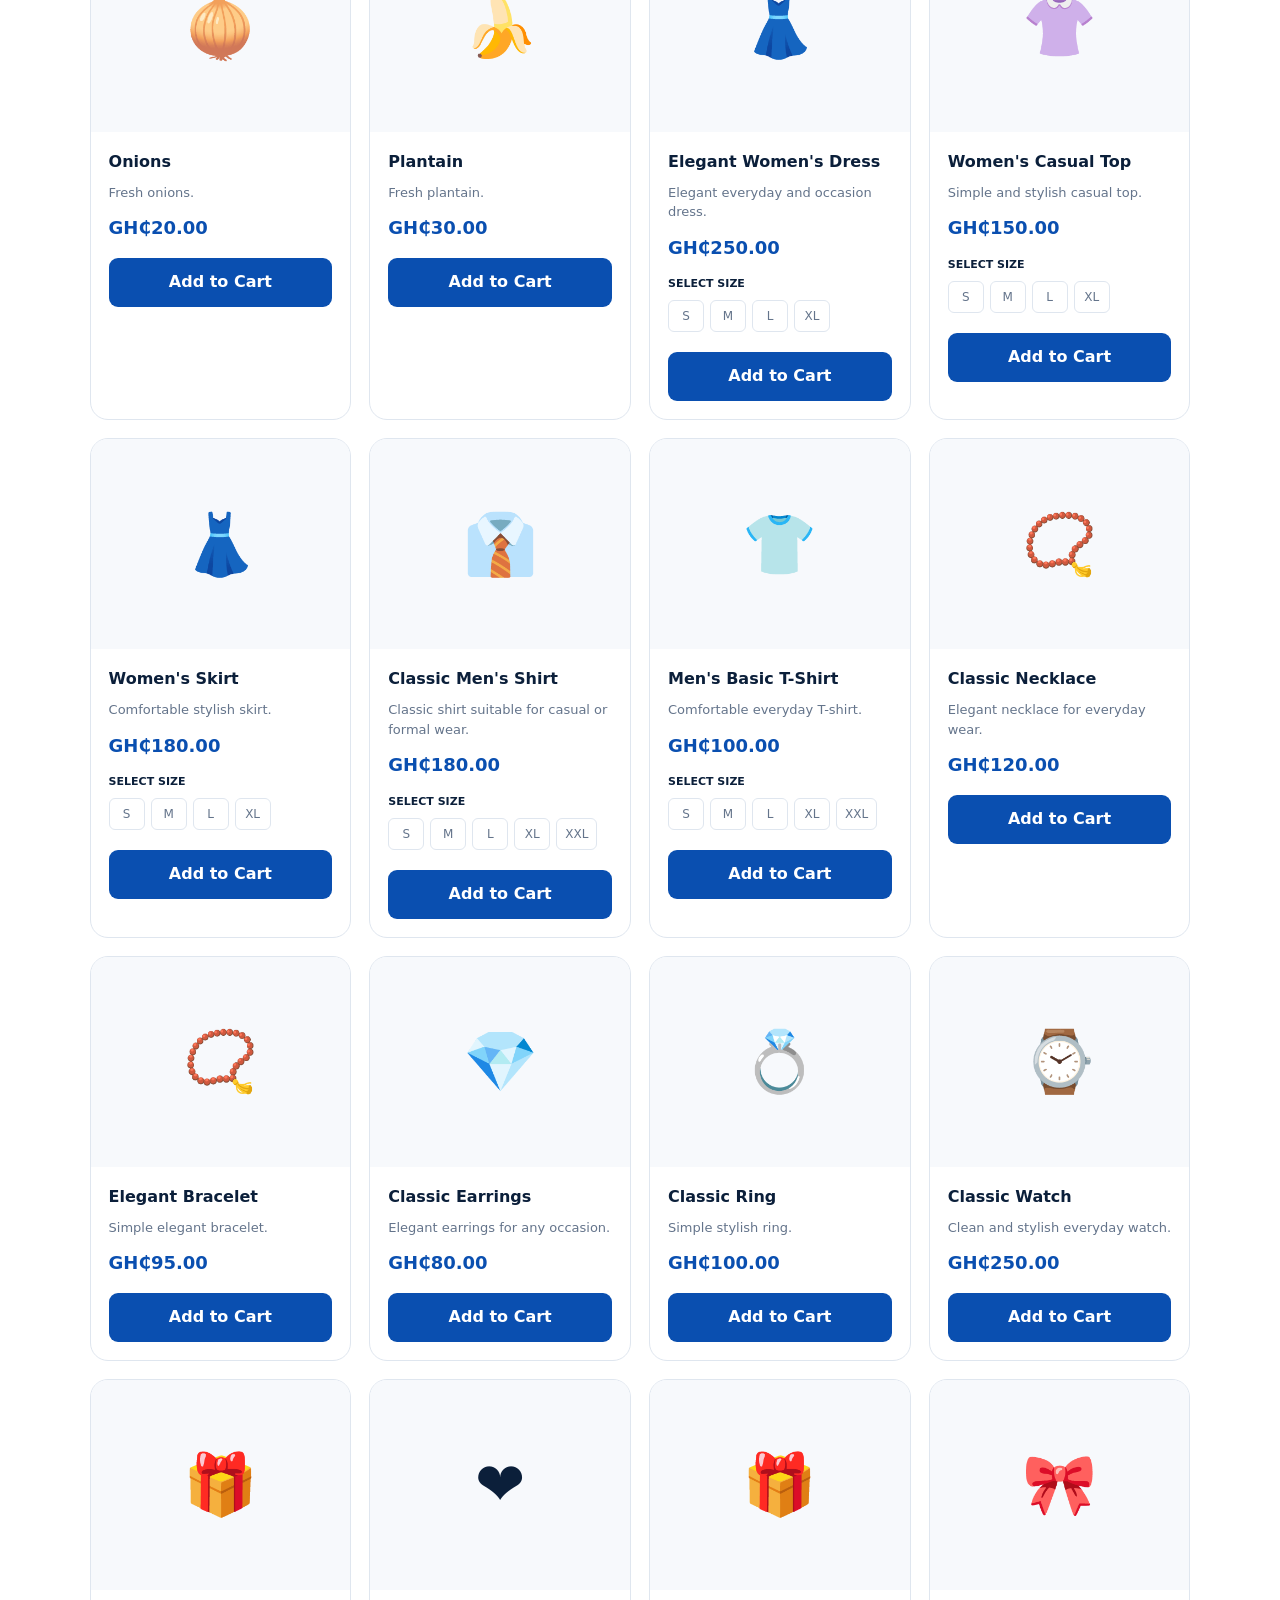
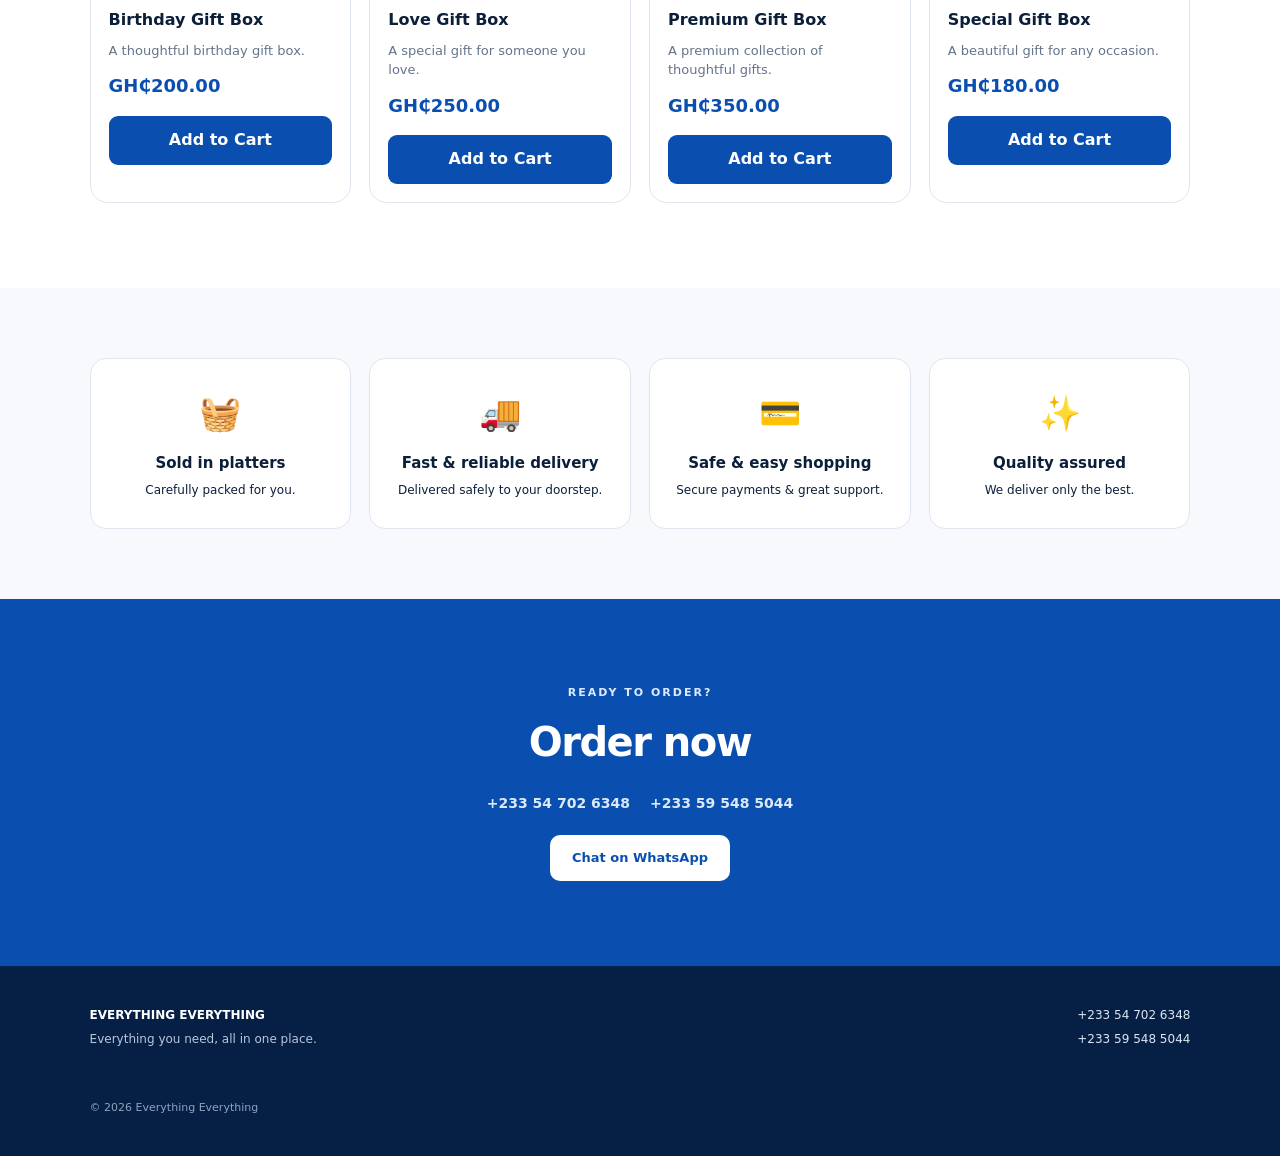
==== commit 41f233c7: "Update index.html" ====
--- a/index.html
+++ b/index.html
@@ -48,7 +48,7 @@
         </div>
 
         <div class="stock-filters" id="stockFilters">
-            <button type="button" class="stock-filter active" data-category="all">Platter</button>
+            <button type="button" class="stock-filter active" data-category="all">All</button>
             <button type="button" class="stock-filter" data-category="groceries">Groceries</button>
             <button type="button" class="stock-filter" data-category="clothing">Clothing</button>
             <button type="button" class="stock-filter" data-category="jewelry">Jewelry</button>
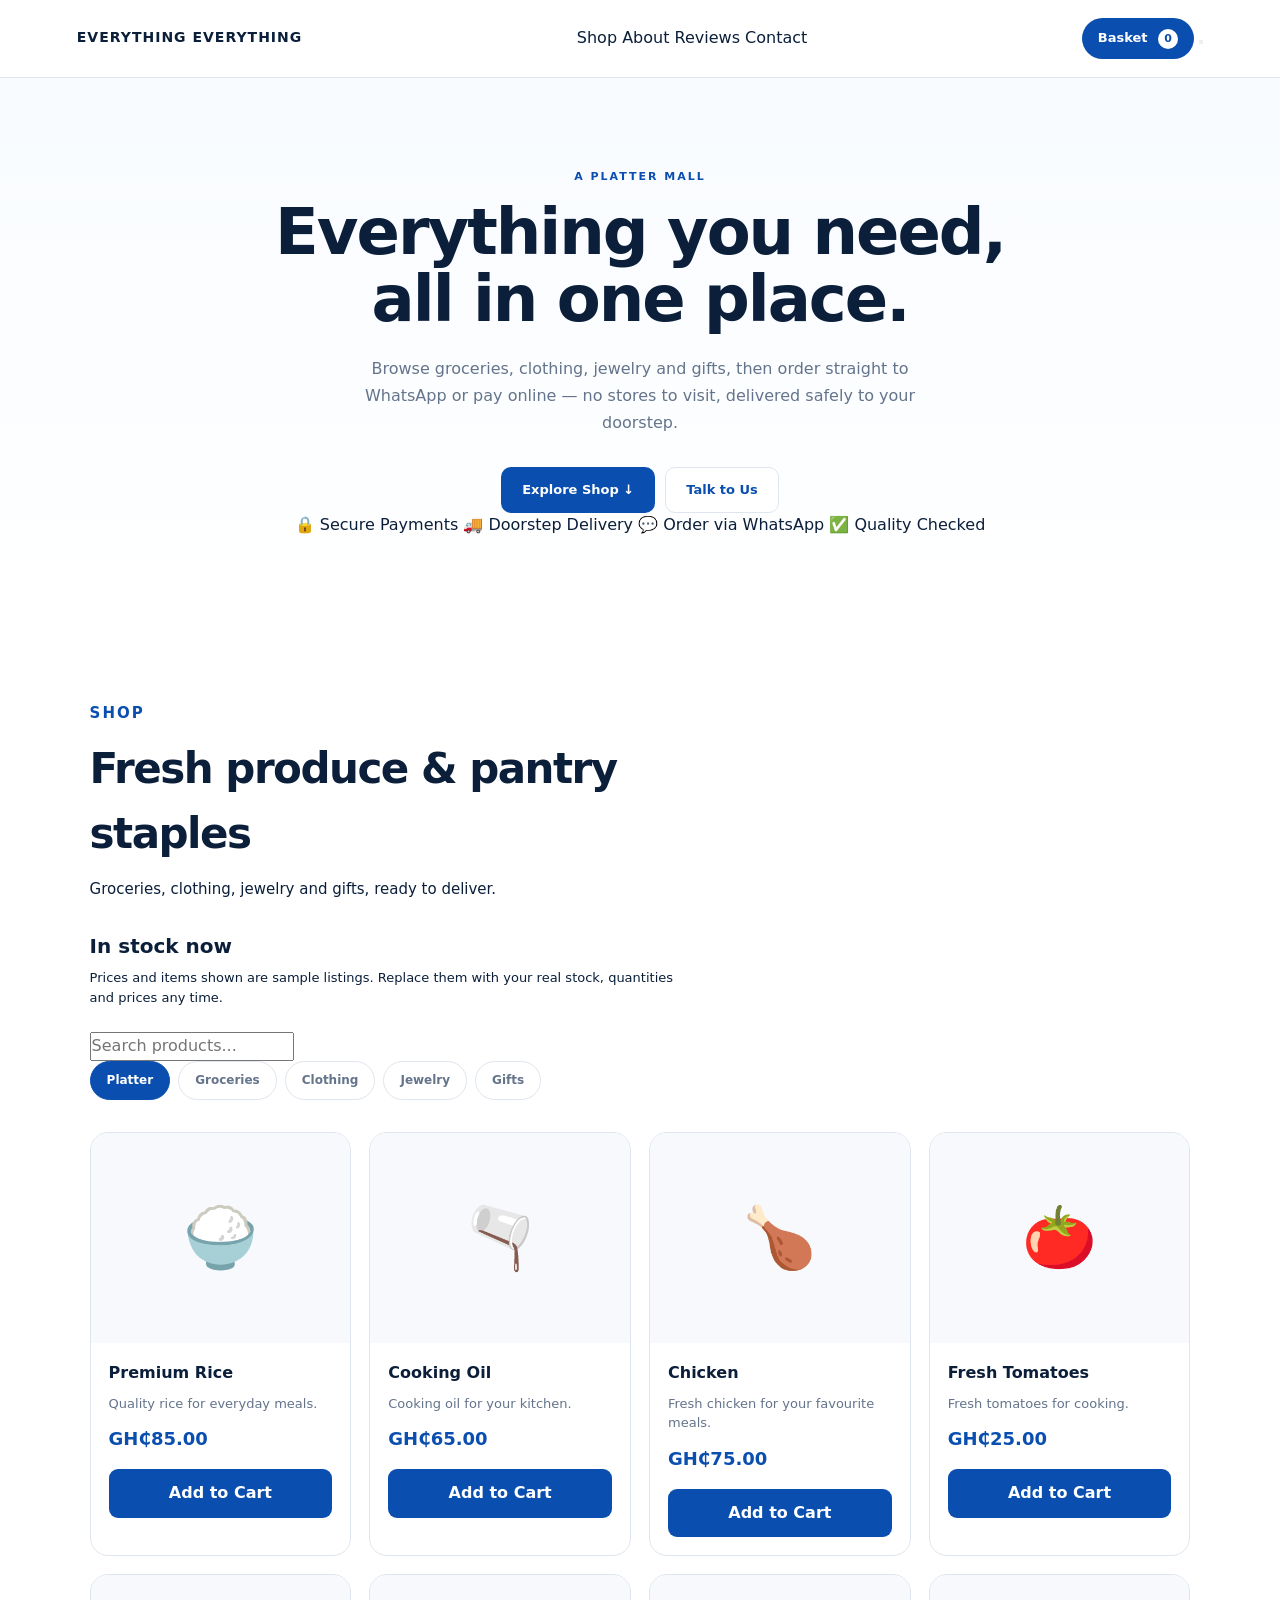
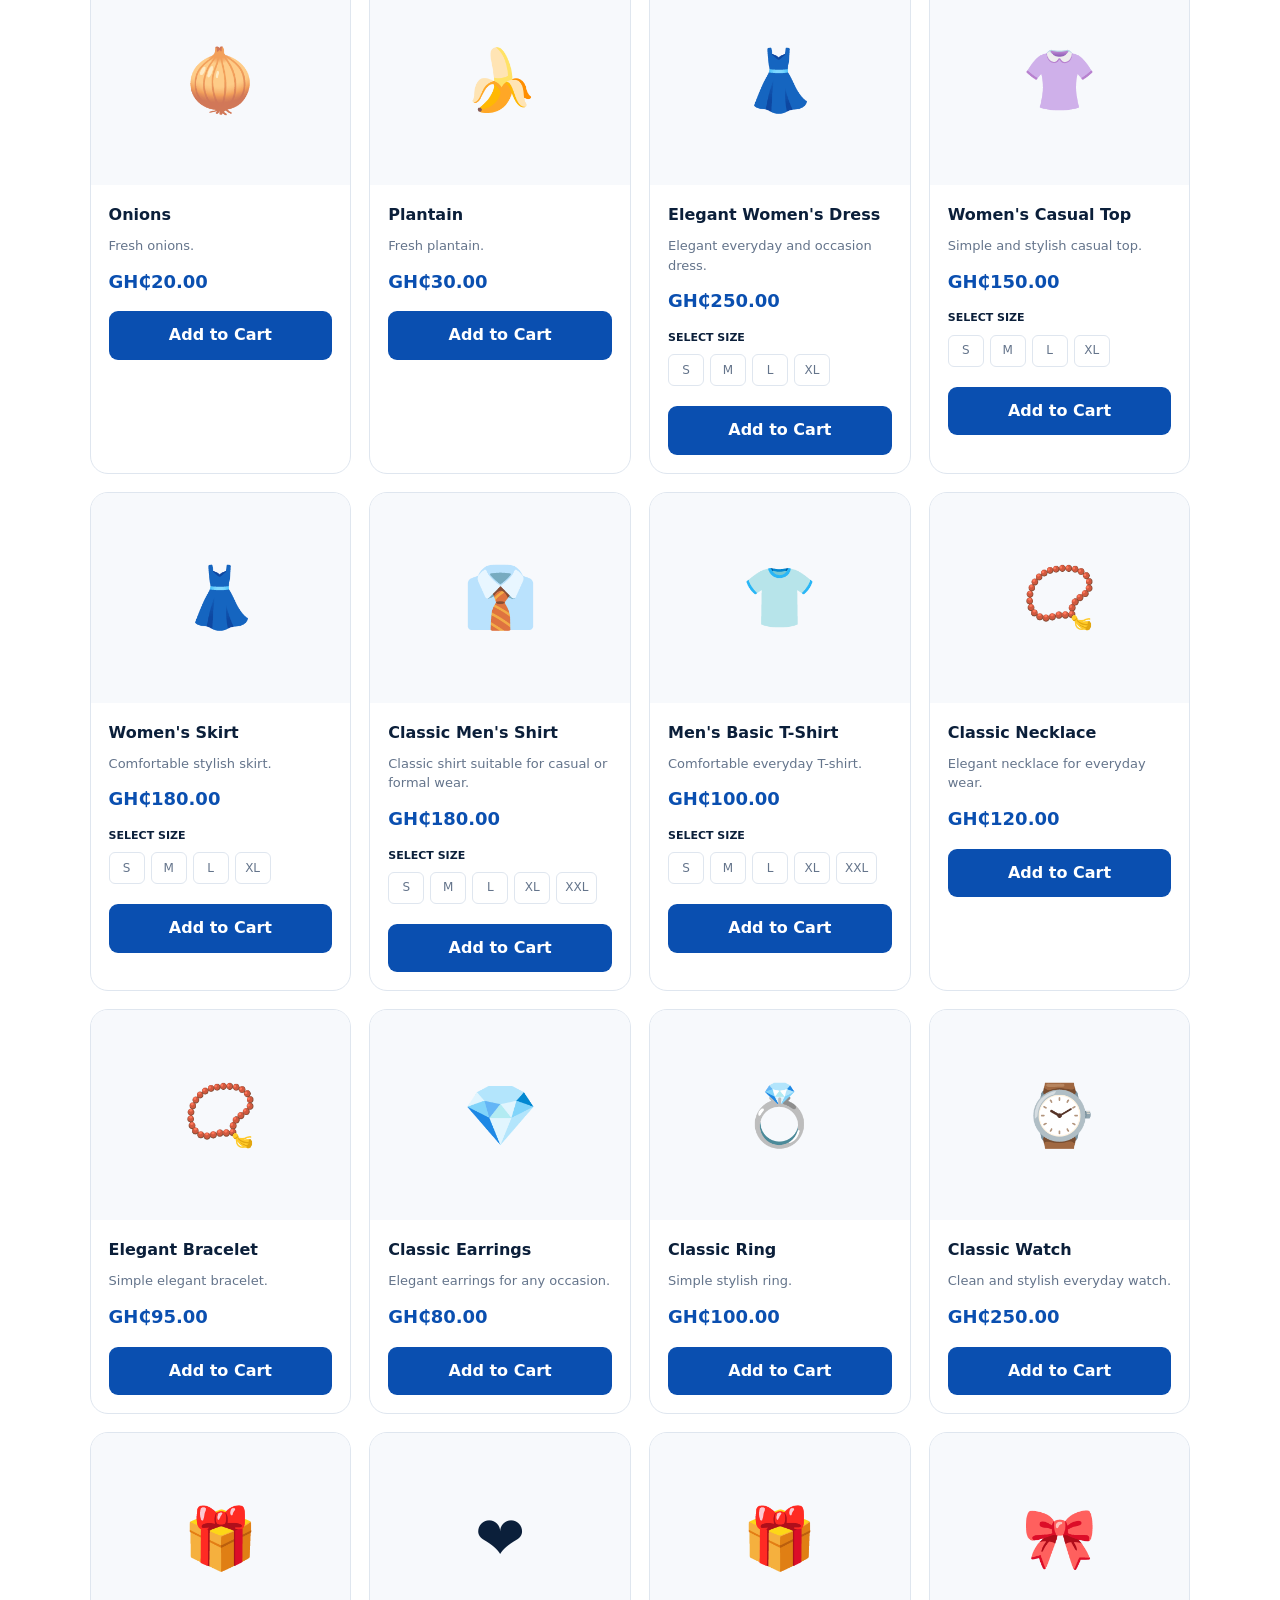
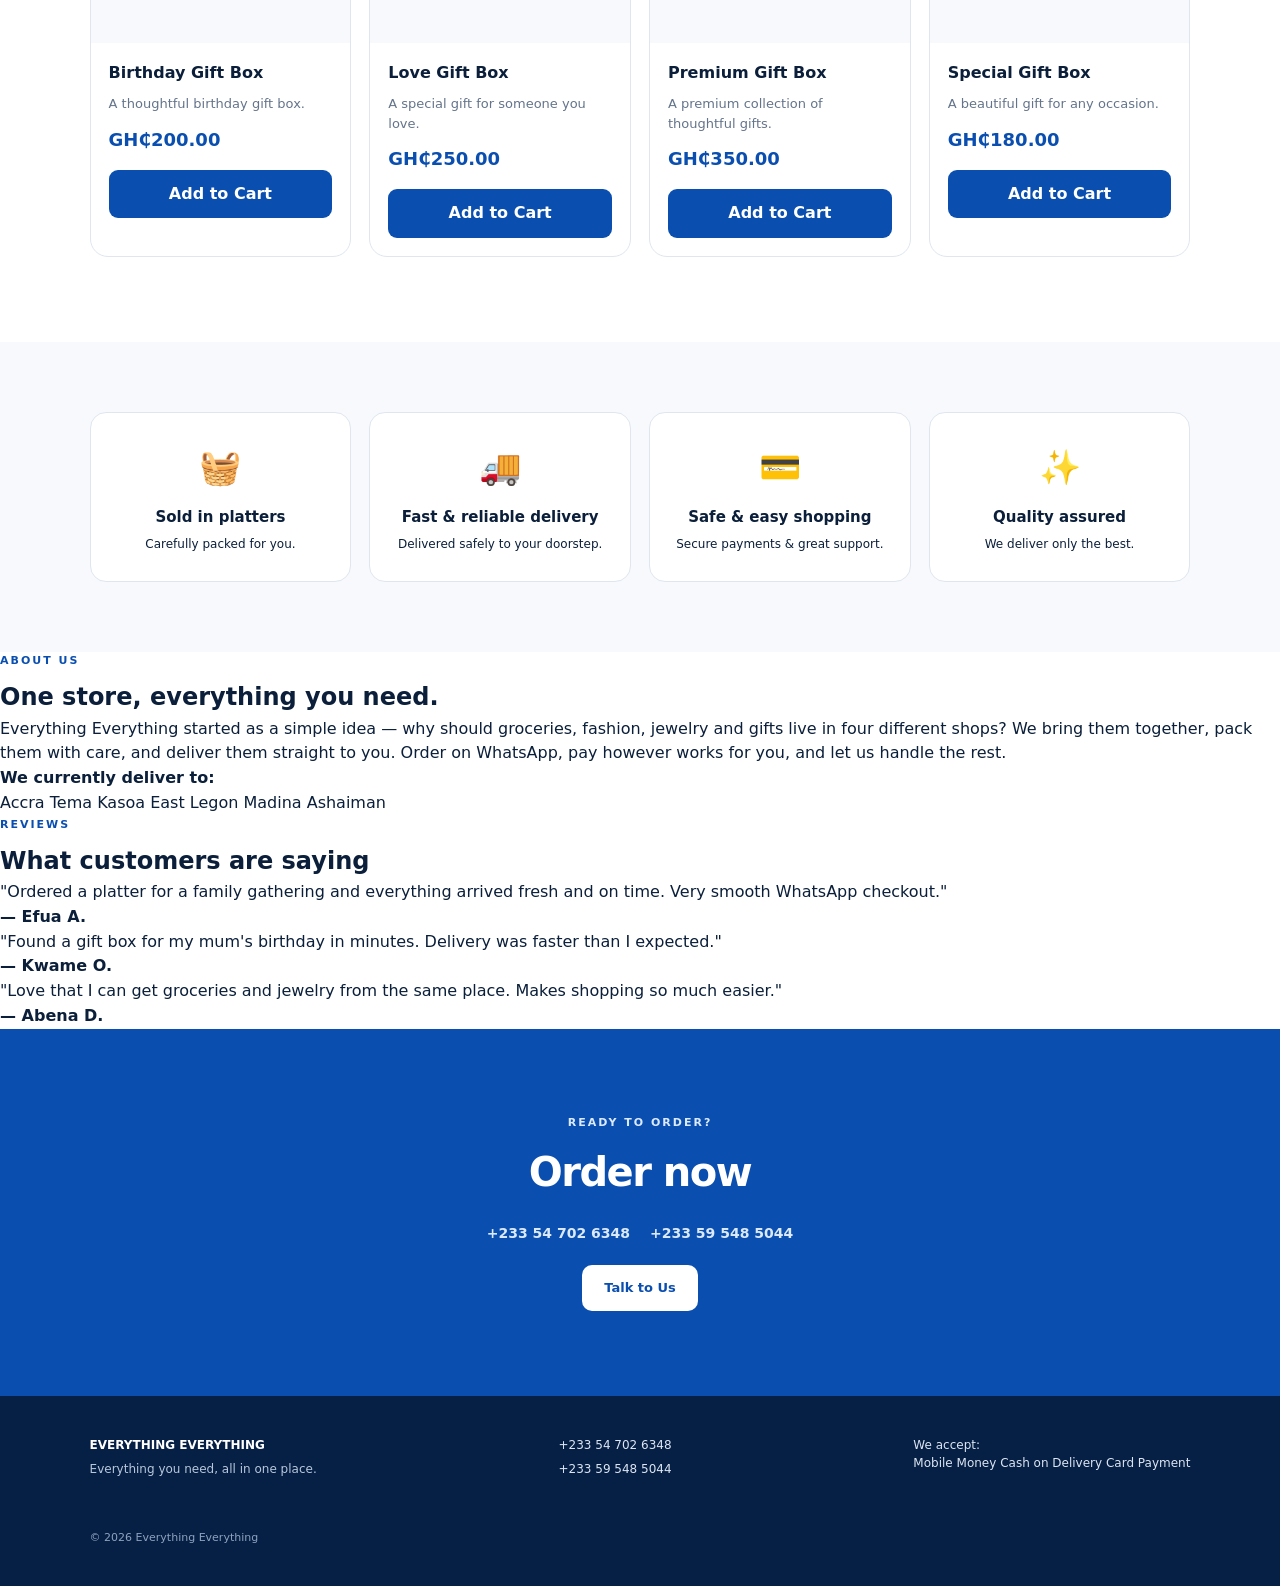
==== commit 5365ca3a: "Update index.html" ====
--- a/index.html
+++ b/index.html
@@ -3,7 +3,7 @@
 <head>
     <meta charset="UTF-8">
     <meta name="viewport" content="width=device-width, initial-scale=1.0">
-    <meta name="description" content="Everything Everything — groceries, clothing, jewelry and gifts.">
+    <meta name="description" content="Everything Everything — groceries, clothing, jewelry and gifts, delivered across Ghana.">
     <title>Everything Everything</title>
     <link rel="stylesheet" href="style.css">
 </head>
@@ -11,9 +11,22 @@
 
 <header class="site-header">
     <a href="#top" class="site-brand">EVERYTHING EVERYTHING</a>
-    <button class="basket-button" id="basketButton" type="button" onclick="openCart()">
-        Basket <span id="cartCount">0</span>
-    </button>
+
+    <nav class="site-nav" id="siteNav">
+        <a href="#stock">Shop</a>
+        <a href="#about">About</a>
+        <a href="#testimonials">Reviews</a>
+        <a href="#order">Contact</a>
+    </nav>
+
+    <div class="header-actions">
+        <button class="basket-button" id="basketButton" type="button" onclick="openCart()">
+            Basket <span id="cartCount">0</span>
+        </button>
+        <button class="nav-toggle" id="navToggle" type="button" aria-label="Open menu">
+            <span></span><span></span><span></span>
+        </button>
+    </div>
 </header>
 
 <main id="top">
@@ -27,8 +40,15 @@
             WhatsApp or pay online — no stores to visit, delivered safely to your doorstep.
         </p>
         <div class="hero-actions">
-            <a href="#stock" class="hero-button hero-button-primary">Browse stock ↓</a>
-            <a href="https://wa.me/233595485044" class="hero-button hero-button-secondary" target="_blank" rel="noopener">Chat on WhatsApp</a>
+            <a href="#stock" class="hero-button hero-button-primary">Explore Shop ↓</a>
+            <a href="https://wa.me/233595485044" class="hero-button hero-button-secondary" target="_blank" rel="noopener">Talk to Us</a>
+        </div>
+
+        <div class="trust-badges">
+            <span>🔒 Secure Payments</span>
+            <span>🚚 Doorstep Delivery</span>
+            <span>💬 Order via WhatsApp</span>
+            <span>✅ Quality Checked</span>
         </div>
     </div>
 </section>
@@ -47,17 +67,23 @@
             <p>Prices and items shown are sample listings. Replace them with your real stock, quantities and prices any time.</p>
         </div>
 
-        <div class="stock-filters" id="stockFilters">
-            <button type="button" class="stock-filter active" data-category="all">All</button>
-            <button type="button" class="stock-filter" data-category="groceries">Groceries</button>
-            <button type="button" class="stock-filter" data-category="clothing">Clothing</button>
-            <button type="button" class="stock-filter" data-category="jewelry">Jewelry</button>
-            <button type="button" class="stock-filter" data-category="gifts">Gifts</button>
+        <div class="stock-controls">
+            <input type="text" id="productSearch" class="product-search" placeholder="Search products...">
+
+            <div class="stock-filters" id="stockFilters">
+                <button type="button" class="stock-filter active" data-category="all">Platter</button>
+                <button type="button" class="stock-filter" data-category="groceries">Groceries</button>
+                <button type="button" class="stock-filter" data-category="clothing">Clothing</button>
+                <button type="button" class="stock-filter" data-category="jewelry">Jewelry</button>
+                <button type="button" class="stock-filter" data-category="gifts">Gifts</button>
+            </div>
         </div>
 
         <div class="product-grid" id="productGrid">
             <!-- Products are generated by script.js -->
         </div>
+
+        <p class="no-results" id="noResults" hidden>No products match your search.</p>
 
     </div>
 </section>
@@ -87,7 +113,54 @@
     </div>
 </section>
 
-<section class="order-section">
+<section class="about-section" id="about">
+    <div class="about-inner">
+        <p class="section-label">ABOUT US</p>
+        <h2>One store, everything you need.</h2>
+        <p class="about-text">
+            Everything Everything started as a simple idea — why should groceries, fashion,
+            jewelry and gifts live in four different shops? We bring them together, pack them
+            with care, and deliver them straight to you. Order on WhatsApp, pay however works
+            for you, and let us handle the rest.
+        </p>
+
+        <div class="delivery-areas">
+            <h4>We currently deliver to:</h4>
+            <div class="area-tags">
+                <span>Accra</span>
+                <span>Tema</span>
+                <span>Kasoa</span>
+                <span>East Legon</span>
+                <span>Madina</span>
+                <span>Ashaiman</span>
+            </div>
+        </div>
+    </div>
+</section>
+
+<section class="testimonials-section" id="testimonials">
+    <div class="testimonials-inner">
+        <p class="section-label">REVIEWS</p>
+        <h2>What customers are saying</h2>
+
+        <div class="testimonials-grid">
+            <article class="testimonial">
+                <p>"Ordered a platter for a family gathering and everything arrived fresh and on time. Very smooth WhatsApp checkout."</p>
+                <strong>— Efua A.</strong>
+            </article>
+            <article class="testimonial">
+                <p>"Found a gift box for my mum's birthday in minutes. Delivery was faster than I expected."</p>
+                <strong>— Kwame O.</strong>
+            </article>
+            <article class="testimonial">
+                <p>"Love that I can get groceries and jewelry from the same place. Makes shopping so much easier."</p>
+                <strong>— Abena D.</strong>
+            </article>
+        </div>
+    </div>
+</section>
+
+<section class="order-section" id="order">
     <div class="order-inner">
         <p class="section-label">READY TO ORDER?</p>
         <h2>Order now</h2>
@@ -95,7 +168,7 @@
             <a href="tel:+233547023648">+233 54 702 6348</a>
             <a href="tel:+233595485044">+233 59 548 5044</a>
         </div>
-        <a href="https://wa.me/233595485044" target="_blank" rel="noopener" class="order-whatsapp">Chat on WhatsApp</a>
+        <a href="https://wa.me/233547023648" target="_blank" rel="noopener" class="order-whatsapp">Talk to Us</a>
     </div>
 </section>
 
@@ -109,6 +182,12 @@
     <div class="footer-contact">
         <a href="tel:+233547023648">+233 54 702 6348</a>
         <a href="tel:+233595485044">+233 59 548 5044</a>
+    </div>
+    <div class="footer-payments">
+        <p>We accept:</p>
+        <span>Mobile Money</span>
+        <span>Cash on Delivery</span>
+        <span>Card Payment</span>
     </div>
     <p class="copyright">© 2026 Everything Everything</p>
 </footer>
@@ -147,8 +226,9 @@
         </div>
 
         <div class="checkout-buttons">
-            <button type="button" class="checkout-whatsapp" onclick="checkoutWhatsApp()">💬 Checkout on WhatsApp</button>
-            <button type="button" class="checkout-paystack" onclick="checkoutPaystack()">💳 Pay Now</button>
+            <button type="button" class="checkout-whatsapp" onclick="checkoutWhatsApp()">
+                💬 Checkout on WhatsApp
+            </button>
         </div>
 
     </aside>
@@ -156,7 +236,6 @@
 
 <div id="eeCartToast" class="cart-toast"></div>
 
-<script src="https://js.paystack.co/v2/inline.js"></script>
 <script src="script.js"></script>
 
 </body>
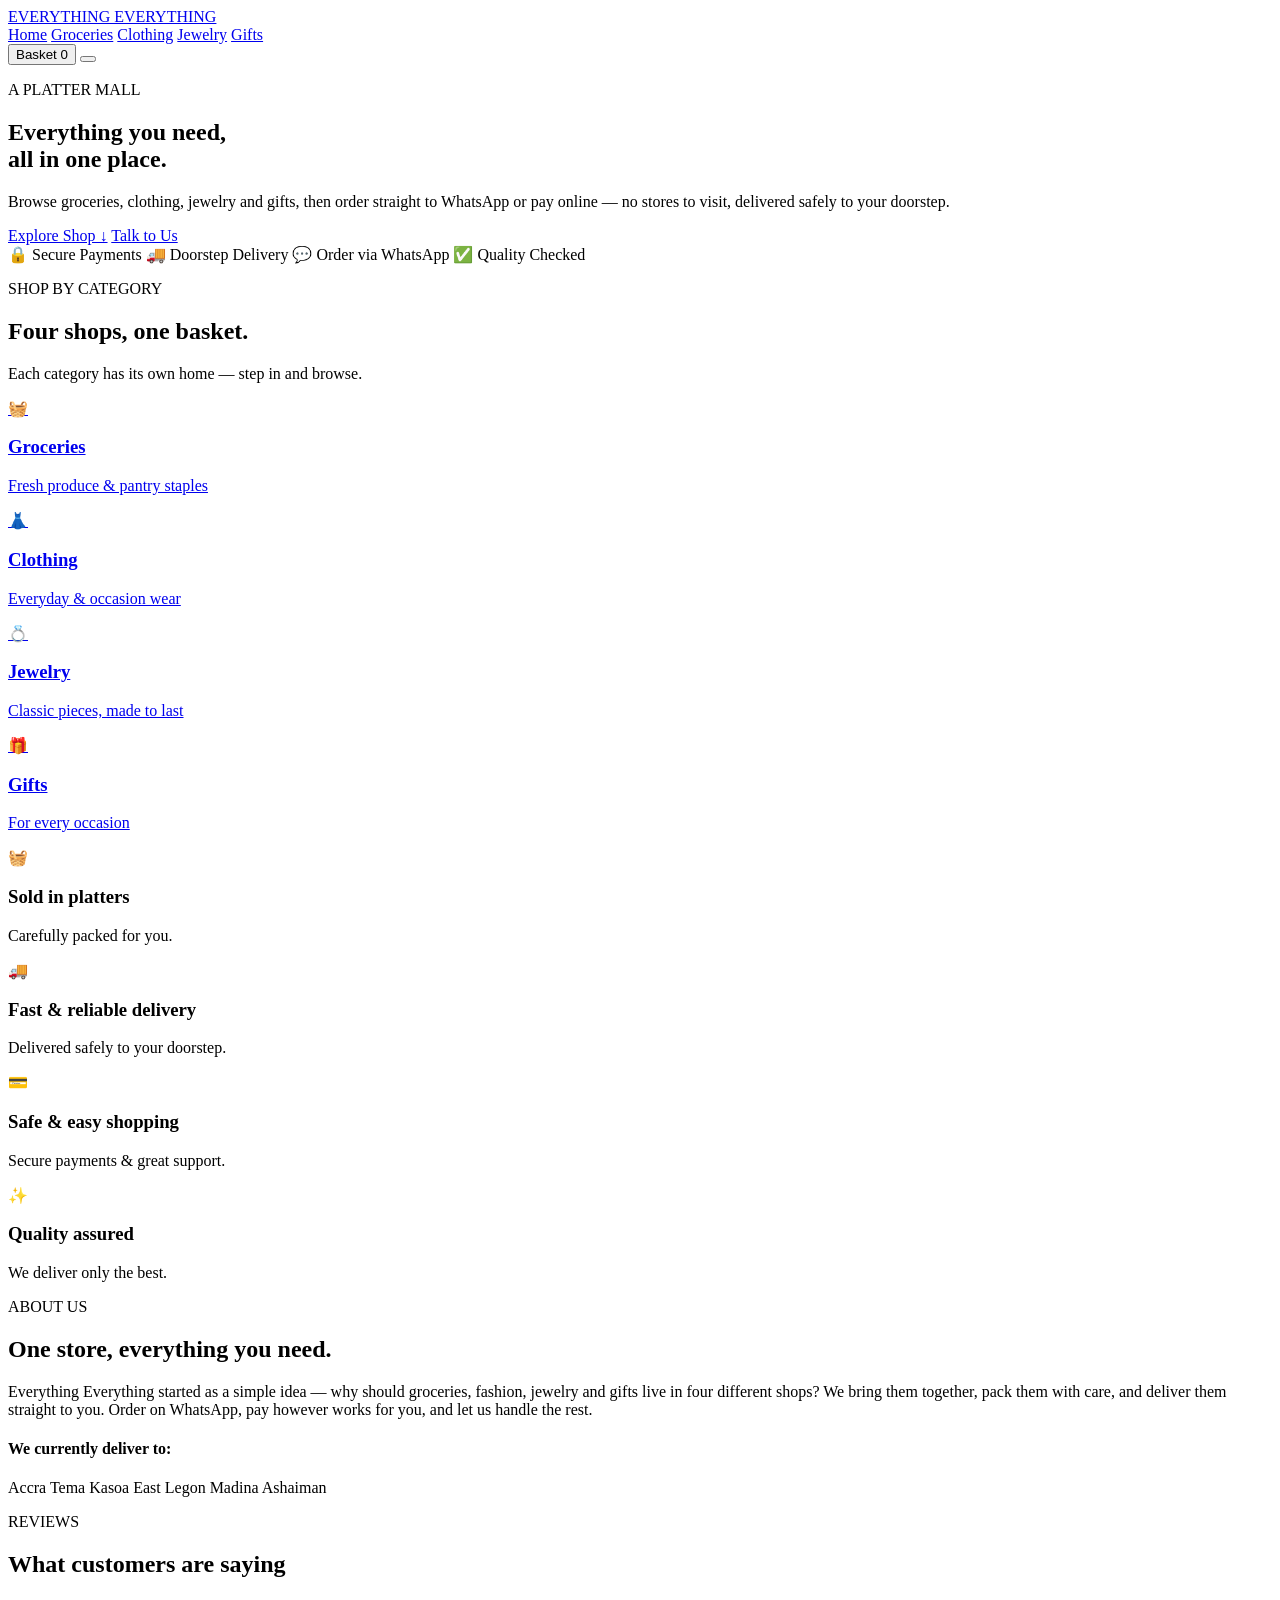
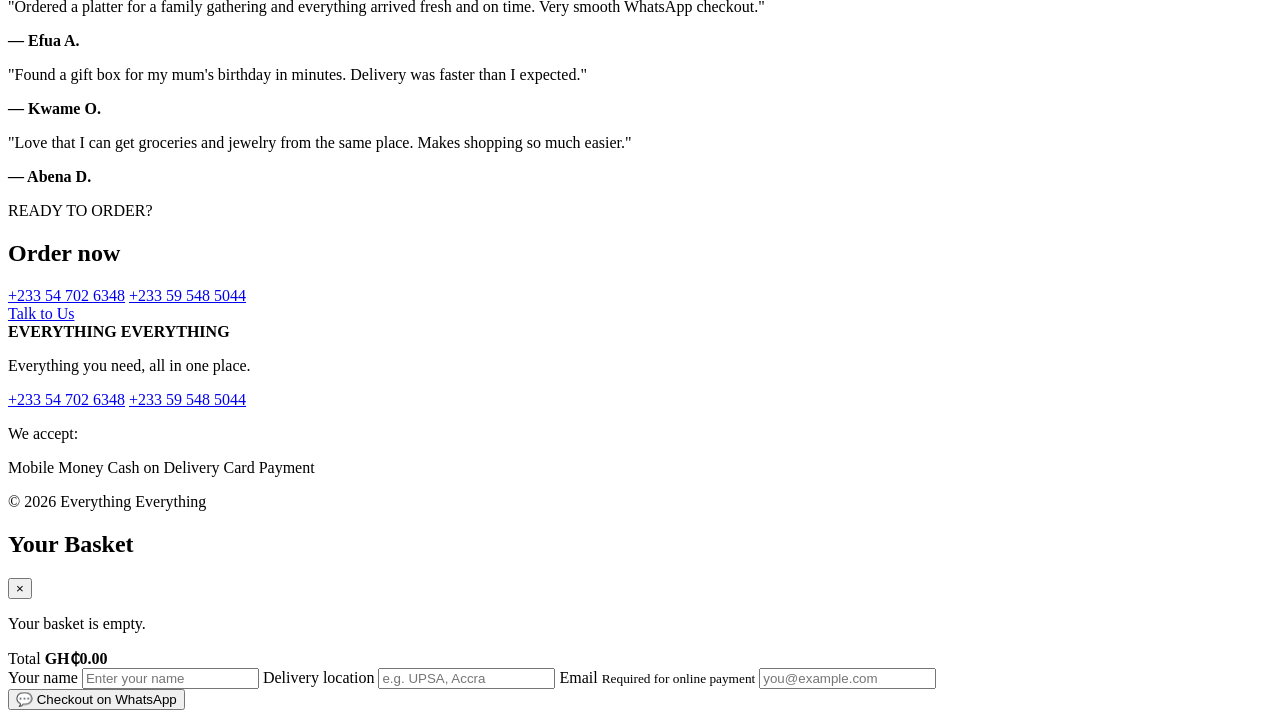
==== commit 02ebaeb0: "Update index.html" ====
--- a/index.html
+++ b/index.html
@@ -5,18 +5,20 @@
     <meta name="viewport" content="width=device-width, initial-scale=1.0">
     <meta name="description" content="Everything Everything — groceries, clothing, jewelry and gifts, delivered across Ghana.">
     <title>Everything Everything</title>
-    <link rel="stylesheet" href="style.css">
+    <link rel="stylesheet" href="shared.css">
+    <link rel="stylesheet" href="home.css">
 </head>
 <body>
 
 <header class="site-header">
-    <a href="#top" class="site-brand">EVERYTHING EVERYTHING</a>
+    <a href="index.html" class="site-brand">EVERYTHING EVERYTHING</a>
 
     <nav class="site-nav" id="siteNav">
-        <a href="#stock">Shop</a>
-        <a href="#about">About</a>
-        <a href="#testimonials">Reviews</a>
-        <a href="#order">Contact</a>
+        <a href="index.html" class="current">Home</a>
+        <a href="groceries.html">Groceries</a>
+        <a href="clothing.html">Clothing</a>
+        <a href="jewelry.html">Jewelry</a>
+        <a href="gifts.html">Gifts</a>
     </nav>
 
     <div class="header-actions">
@@ -40,7 +42,7 @@
             WhatsApp or pay online — no stores to visit, delivered safely to your doorstep.
         </p>
         <div class="hero-actions">
-            <a href="#stock" class="hero-button hero-button-primary">Explore Shop ↓</a>
+            <a href="#shop" class="hero-button hero-button-primary">Explore Shop ↓</a>
             <a href="https://wa.me/233595485044" class="hero-button hero-button-secondary" target="_blank" rel="noopener">Talk to Us</a>
         </div>
 
@@ -53,38 +55,36 @@
     </div>
 </section>
 
-<section class="stock-section" id="stock">
-    <div class="stock-inner">
-
-        <div class="stock-heading">
-            <p class="section-label">SHOP</p>
-            <h2>Fresh produce & pantry staples</h2>
-            <p>Groceries, clothing, jewelry and gifts, ready to deliver.</p>
-        </div>
-
-        <div class="stock-introduction">
-            <h3>In stock now</h3>
-            <p>Prices and items shown are sample listings. Replace them with your real stock, quantities and prices any time.</p>
-        </div>
-
-        <div class="stock-controls">
-            <input type="text" id="productSearch" class="product-search" placeholder="Search products...">
-
-            <div class="stock-filters" id="stockFilters">
-                <button type="button" class="stock-filter active" data-category="all">Platter</button>
-                <button type="button" class="stock-filter" data-category="groceries">Groceries</button>
-                <button type="button" class="stock-filter" data-category="clothing">Clothing</button>
-                <button type="button" class="stock-filter" data-category="jewelry">Jewelry</button>
-                <button type="button" class="stock-filter" data-category="gifts">Gifts</button>
-            </div>
-        </div>
-
-        <div class="product-grid" id="productGrid">
-            <!-- Products are generated by script.js -->
-        </div>
-
-        <p class="no-results" id="noResults" hidden>No products match your search.</p>
-
+<section class="category-section" id="shop">
+    <div class="category-inner">
+        <div class="category-heading">
+            <p class="section-label">SHOP BY CATEGORY</p>
+            <h2>Four shops, one basket.</h2>
+            <p>Each category has its own home — step in and browse.</p>
+        </div>
+
+        <div class="category-grid">
+            <a href="groceries.html" class="category-tile tile-groceries">
+                <span class="tile-icon">🧺</span>
+                <h3>Groceries</h3>
+                <p>Fresh produce & pantry staples</p>
+            </a>
+            <a href="clothing.html" class="category-tile tile-clothing">
+                <span class="tile-icon">👗</span>
+                <h3>Clothing</h3>
+                <p>Everyday & occasion wear</p>
+            </a>
+            <a href="jewelry.html" class="category-tile tile-jewelry">
+                <span class="tile-icon">💍</span>
+                <h3>Jewelry</h3>
+                <p>Classic pieces, made to last</p>
+            </a>
+            <a href="gifts.html" class="category-tile tile-gifts">
+                <span class="tile-icon">🎁</span>
+                <h3>Gifts</h3>
+                <p>For every occasion</p>
+            </a>
+        </div>
     </div>
 </section>
 
@@ -236,7 +236,7 @@
 
 <div id="eeCartToast" class="cart-toast"></div>
 
-<script src="script.js"></script>
+<script src="shared.js"></script>
 
 </body>
 </html>
